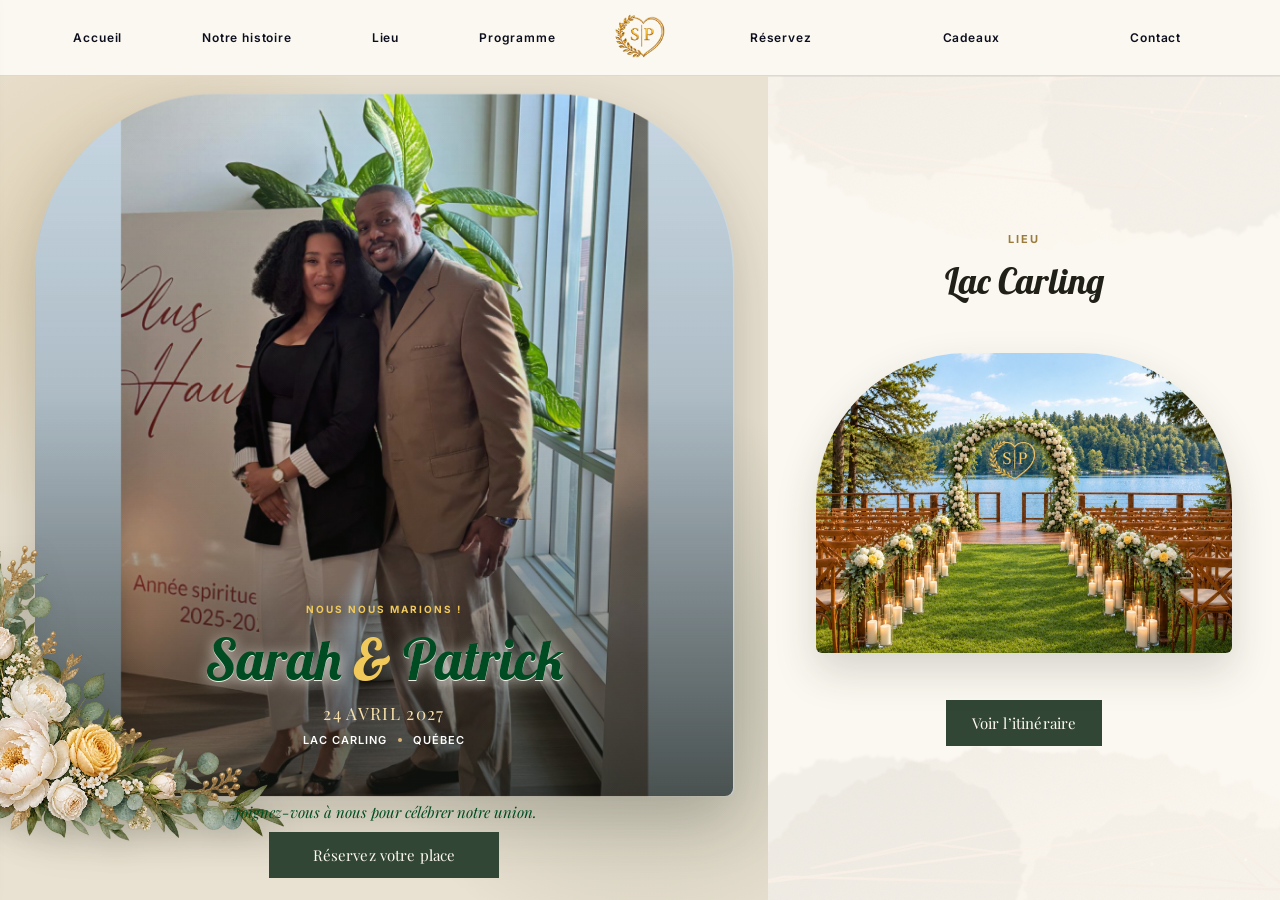
==== index.html @ 4dbf6695 "Intégrer le texte final du PowerPoint client (Lieu, Réservation, Cadeaux, Contact) - Lieu : texte d'" ====
<!DOCTYPE html>
<html lang="fr">
<head>
  <meta charset="UTF-8">
  <meta name="viewport" content="width=device-width, initial-scale=1.0">
  <title>Sarah &amp; Patrick</title>
  <meta name="description" content="Sarah et Patrick se marient le 24 avril 2027 au Lac Carling, au Québec.">
  <meta name="theme-color" content="#42533F">
  <link rel="preconnect" href="https://fonts.googleapis.com">
  <link rel="preconnect" href="https://fonts.gstatic.com" crossorigin>
  <link href="https://fonts.googleapis.com/css2?family=Lobster&family=Playfair+Display:ital,wght@0,400;0,700;1,400;1,700&family=Inter:wght@400;500;600;700&display=swap" rel="stylesheet">
  <link rel="stylesheet" href="styles.css">
</head>
<body>
  <header class="site-header">
    <nav class="desktop-nav" aria-label="Navigation principale">
      <div class="nav-group">
        <a href="#accueil" onclick="returnHome(); return false;">Accueil</a>
        <a href="#notre-histoire" onclick="openStory(); return false;">Notre histoire</a>
        <a href="#lieu" onclick="openVenue(); return false;">Lieu</a>
        <a href="#programme" onclick="openInfo('programmeOverlay'); return false;">Programme</a>
      </div>
      <a class="header-brand" href="#accueil" onclick="returnHome(); return false;" aria-label="Sarah et Patrick, accueil"><img src="assets/monogram-sp-menu.png" alt=""></a>
      <div class="nav-group">
        <a href="#reservation" onclick="openRSVP(); return false;">Réservez</a>
        <a href="#cadeau" onclick="openInfo('giftsOverlay'); return false;">Cadeaux</a>
        <a href="#contact" onclick="openInfo('contactOverlay'); return false;">Contact</a>
      </div>
    </nav>
    <a class="mobile-brand" href="#accueil" onclick="returnHome(); return false;" aria-label="Sarah et Patrick, accueil"><img src="assets/monogram-sp-menu.png" alt=""><span>Sarah &amp; Patrick</span></a>
    <button class="menu-btn" id="menuBtn" type="button" aria-label="Ouvrir le menu" aria-controls="sideNav" aria-expanded="false">
      <span class="menu-icon"><span></span><span></span><span></span></span>
      <span class="menu-text">MENU</span>
    </button>
  </header>
  <div class="layout">
    <!-- LEFT: Hero Panel -->
    <div class="hero-panel" id="heroPanel">
      <div class="hero-image hero-venue" aria-hidden="true"></div>
      <div class="hero-image hero-couple" aria-hidden="true"></div>
      <div class="hero-overlay"></div>
      <img class="hero-floral" src="assets/florals/peony-corner-yellow.webp" alt="" aria-hidden="true">

      <!-- Hero Content -->
      <div class="hero-content">
        <p class="hero-kicker">Nous nous marions !</p>
        <h1 class="hero-title"><span>Sarah</span> <span class="hero-ampersand">&amp;</span> <span>Patrick</span></h1>
        <p class="hero-date">24 avril 2027</p>
        <div class="hero-details" aria-label="Détails de l'événement">
          <span>Lac Carling</span>
          <i aria-hidden="true"></i>
          <span>Québec</span>
        </div>
      </div>
      <div class="hero-bottom-bar">
        <p class="hero-invitation">Joignez-vous à nous pour célébrer notre union.</p>
        <button class="btn-outline hero-action" type="button" onclick="openRSVP()">Réservez votre place</button>
      </div>
    </div>

    <!-- RIGHT: Content Panel -->
    <main class="content-panel" id="contentPanel" aria-label="Informations du mariage">
      <!-- Watercolor decoration top -->
      <div class="watercolor-top">
        <svg viewBox="0 0 600 200" xmlns="http://www.w3.org/2000/svg" class="watercolor-svg-top">
          <defs>
            <filter id="watercolor1" x="-20%" y="-20%" width="140%" height="140%">
              <feTurbulence type="fractalNoise" baseFrequency="0.04" numOctaves="4" result="noise"/>
              <feDisplacementMap in="SourceGraphic" in2="noise" scale="30" xChannelSelector="R" yChannelSelector="G"/>
              <feGaussianBlur stdDeviation="1.2" result="wash"/>
              <feTurbulence type="fractalNoise" baseFrequency="0.65" numOctaves="3" seed="12" result="grain"/>
              <feColorMatrix in="grain" type="saturate" values="0"/>
              <feComponentTransfer>
                <feFuncR type="linear" slope="0.3" intercept="0.7"/>
                <feFuncG type="linear" slope="0.3" intercept="0.7"/>
                <feFuncB type="linear" slope="0.3" intercept="0.7"/>
              </feComponentTransfer>
              <feComposite in2="wash" operator="in" result="paper"/>
              <feBlend in="wash" in2="paper" mode="multiply"/>
            </filter>
            <linearGradient id="blueGrad1" x1="0%" y1="0%" x2="100%" y2="100%">
              <stop offset="0%" style="stop-color:#5BA4C9;stop-opacity:0.9"/>
              <stop offset="40%" style="stop-color:#7EC8E3;stop-opacity:0.7"/>
              <stop offset="70%" style="stop-color:#A8D8EA;stop-opacity:0.5"/>
              <stop offset="100%" style="stop-color:#D4EEF7;stop-opacity:0.2"/>
            </linearGradient>
            <linearGradient id="goldGrad" x1="0%" y1="0%" x2="100%" y2="100%">
              <stop offset="0%" style="stop-color:#C9A84C;stop-opacity:0.8"/>
              <stop offset="50%" style="stop-color:#E8D48B;stop-opacity:0.6"/>
              <stop offset="100%" style="stop-color:#C9A84C;stop-opacity:0.4"/>
            </linearGradient>
          </defs>
          <!-- Watercolor blobs -->
          <ellipse cx="360" cy="10" rx="350" ry="170" fill="url(#blueGrad1)" filter="url(#watercolor1)" opacity="0.8"/>
          <ellipse cx="500" cy="40" rx="180" ry="130" fill="#5BA4C9" filter="url(#watercolor1)" opacity="0.4"/>
          <ellipse cx="150" cy="0" rx="180" ry="100" fill="#7EC8E3" filter="url(#watercolor1)" opacity="0.5"/>
          <!-- Gold geometric lines -->
          <line x1="350" y1="10" x2="580" y2="60" stroke="url(#goldGrad)" stroke-width="1.5" opacity="0.7"/>
          <line x1="400" y1="0" x2="600" y2="120" stroke="url(#goldGrad)" stroke-width="1" opacity="0.5"/>
          <line x1="380" y1="50" x2="550" y2="150" stroke="url(#goldGrad)" stroke-width="1.5" opacity="0.6"/>
          <polygon points="-30,20 520,-30 430,115 100,85" fill="none" stroke="url(#goldGrad)" stroke-width="3" opacity="0.85"/>
          <polygon points="120,0 580,30 460,115 30,60" fill="none" stroke="url(#goldGrad)" stroke-width="2.5" opacity="0.75"/>
          <!-- Sparkle dots -->
          <circle cx="450" cy="25" r="2" fill="#E8D48B" opacity="0.8"/>
          <circle cx="520" cy="45" r="1.5" fill="#E8D48B" opacity="0.6"/>
          <circle cx="480" cy="70" r="1" fill="#E8D48B" opacity="0.7"/>
          <circle cx="560" cy="30" r="1.5" fill="#FFFFFF" opacity="0.5"/>
          <circle cx="530" cy="15" r="1" fill="#FFFFFF" opacity="0.4"/>
        </svg>
      </div>

      <!-- Page: Home -->
      <div class="page active" id="page-home">
        <div class="section section-schedule" id="section-schedule">
          <p class="section-kicker">Lieu</p>
          <p class="section-title">Lac Carling</p>
          <div class="venue-editorial">
            <img class="venue-exterior" src="assets/venue/lac-carling-officiel.jpg" alt="Cérémonie au bord du Lac Carling, devant une arche fleurie">
          </div>
          <button class="btn-outline" type="button" onclick="openVenue()">Voir l’itinéraire</button>
        </div>

        <div class="section story-section" id="section-story">
          <p class="section-kicker">Notre histoire</p>
          <p class="section-title">Sarah &amp; Patrick</p>
          <button class="btn-outline story-discover" type="button" onclick="openStory()">Découvrir notre histoire</button>
        </div>

        <div class="section" id="section-programme">
          <p class="section-kicker">Programme</p>
          <p class="section-title">La journée</p>
          <p class="section-copy">Les horaires de la cérémonie et de la réception seront communiqués prochainement aux invités.</p>
        </div>

        <div class="section" id="section-menu">
          <p class="section-kicker">Menu</p>
          <p class="section-title">À table</p>
          <p class="section-copy">Les informations sur le repas et les restrictions alimentaires seront ajoutées prochainement.</p>
        </div>

        <div class="section" id="section-reserve">
          <p class="section-kicker">Réservez</p>
          <p class="section-title">Confirmez votre présence</p>
          <p class="section-copy">Entrez votre nom pour accéder aux détails de votre invitation lorsque les réponses seront ouvertes.</p>
          <button class="btn-outline btn-primary" onclick="openRSVP()">Réservez votre place</button>
        </div>

        <div class="section" id="section-gifts">
          <p class="section-kicker">Cadeau aux mariés</p>
          <p class="section-title">Merci</p>
          <p class="section-copy">Votre présence à nos côtés pour célébrer notre amour est, avant tout, le cadeau le plus spécial. Pour les personnes qui souhaitent, additionnellement, nous témoigner leur affection par un geste, une contribution monétaire serait préférable — vous pouvez envoyer un virement Interac à <a href="mailto:cadeauxmariageSP@gmail.com">cadeauxmariageSP@gmail.com</a>. Merci du fond du cœur pour votre présence à nos côtés et votre générosité !</p>
        </div>

        <footer class="site-footer" id="section-contact">
          <span class="footer-brand">Sarah &amp; Patrick</span>
          <span class="footer-link">24 avril 2027</span>
          <span class="footer-link">Lac Carling</span>
        </footer>
      </div>

      <!-- Page: Schedule -->
      <div class="page" id="page-schedule">
        <div class="section section-schedule-detail">
          <p class="section-title">Lac Carling</p>
          <p class="section-copy">Québec · 24 avril 2027</p>
        </div>
      </div>

      <!-- Watercolor decoration bottom -->
      <div class="watercolor-bottom">
        <svg viewBox="0 0 600 200" xmlns="http://www.w3.org/2000/svg" class="watercolor-svg-bottom">
          <defs>
            <filter id="watercolor2" x="-20%" y="-20%" width="140%" height="140%">
              <feTurbulence type="fractalNoise" baseFrequency="0.04" numOctaves="4" result="noise"/>
              <feDisplacementMap in="SourceGraphic" in2="noise" scale="30" xChannelSelector="R" yChannelSelector="G"/>
              <feGaussianBlur stdDeviation="1.2" result="wash"/>
              <feTurbulence type="fractalNoise" baseFrequency="0.65" numOctaves="3" seed="12" result="grain"/>
              <feColorMatrix in="grain" type="saturate" values="0"/>
              <feComponentTransfer>
                <feFuncR type="linear" slope="0.3" intercept="0.7"/>
                <feFuncG type="linear" slope="0.3" intercept="0.7"/>
                <feFuncB type="linear" slope="0.3" intercept="0.7"/>
              </feComponentTransfer>
              <feComposite in2="wash" operator="in" result="paper"/>
              <feBlend in="wash" in2="paper" mode="multiply"/>
            </filter>
          </defs>
          <ellipse cx="330" cy="210" rx="350" ry="170" fill="url(#blueGrad1)" filter="url(#watercolor2)" opacity="0.8"/>
          <ellipse cx="120" cy="180" rx="180" ry="130" fill="#5BA4C9" filter="url(#watercolor2)" opacity="0.4"/>
          <ellipse cx="480" cy="210" rx="180" ry="100" fill="#7EC8E3" filter="url(#watercolor2)" opacity="0.5"/>
          <line x1="350" y1="190" x2="580" y2="140" stroke="url(#goldGrad)" stroke-width="1.5" opacity="0.7"/>
          <line x1="400" y1="200" x2="600" y2="80" stroke="url(#goldGrad)" stroke-width="1" opacity="0.5"/>
          <polygon points="-30,200 520,130 610,205 20,190" fill="none" stroke="url(#goldGrad)" stroke-width="3" opacity="0.85"/>
          <polygon points="50,180 480,95 580,200 180,150" fill="none" stroke="url(#goldGrad)" stroke-width="2.5" opacity="0.75"/>
          <circle cx="450" cy="175" r="2" fill="#E8D48B" opacity="0.8"/>
          <circle cx="520" cy="155" r="1.5" fill="#E8D48B" opacity="0.6"/>
          <circle cx="560" cy="170" r="1.5" fill="#FFFFFF" opacity="0.5"/>
        </svg>
      </div>
    </main>
  </div>

  <!-- Side Navigation -->
  <div class="nav-overlay" id="navOverlay" onclick="closeMenu()"></div>
  <nav class="side-nav" id="sideNav" aria-label="Navigation principale" inert>
    <button class="nav-close" onclick="closeMenu()" aria-label="Fermer le menu">&times;</button>
    <a href="#accueil" class="nav-link" onclick="returnHome(); return false;">Accueil</a>
    <a href="#notre-histoire" class="nav-link" onclick="openStory(); return false;">Notre histoire</a>
    <a href="#lieu" class="nav-link" onclick="openVenue(); return false;">Lieu</a>
    <a href="#programme" class="nav-link" onclick="openInfo('programmeOverlay'); return false;">Programme</a>
    <a href="#reservation" class="nav-link" onclick="openRSVP(); return false;">Réservez</a>
    <a href="#cadeau" class="nav-link" onclick="openInfo('giftsOverlay'); return false;">Cadeaux</a>
    <a href="#contact" class="nav-link" onclick="openInfo('contactOverlay'); return false;">Contact</a>
  </nav>

  <!-- Full-screen story page, ready for the couple's longer text. -->
  <section class="story-overlay page-overlay" id="storyOverlay" role="dialog" aria-modal="true" aria-labelledby="storyOverlayTitle" inert>
    <button class="story-close" type="button" onclick="closeStory()" aria-label="Fermer Notre histoire">&times;</button>
    <div class="story-overlay-inner">
      <div class="story-portrait-wrap"><img src="assets/source-photos/sp-1.jpg" alt="Sarah et Patrick"></div>
      <article class="story-reading" id="notre-histoire">
        <p class="section-kicker">Sarah &amp; Patrick</p>
        <h2 id="storyOverlayTitle">Notre histoire</h2>
        <p class="story-lead">Le début d’un nouveau chapitre, entourés des personnes qui comptent le plus.</p>
        <div class="story-rule" aria-hidden="true"></div>
        <p>Nous sommes heureux de vous compter parmi nous pour célébrer le début de ce nouveau chapitre.</p>
        <p class="story-placeholder">Cet espace plein écran est prêt à accueillir votre histoire complète, vos souvenirs et les mots que vous souhaitez partager avec vos invités.</p>
      </article>
    </div>
    <div class="story-gallery" aria-label="Photos de Sarah et Patrick">
      <img src="assets/source-photos/sp-12.jpg" alt="Sarah et Patrick ensemble lors d’un événement" loading="lazy">
      <img src="assets/source-photos/sp-2.jpg" alt="Un autre souvenir de Sarah et Patrick" loading="lazy">
    </div>
  </section>

  <!-- Full-screen venue page. -->
  <section class="venue-overlay page-overlay" id="venueOverlay" role="dialog" aria-modal="true" aria-labelledby="venueOverlayTitle" inert>
    <button class="venue-close" type="button" onclick="closeVenue()" aria-label="Fermer les informations sur le lieu">&times;</button>
    <div class="venue-overlay-inner">
      <div class="venue-portrait-wrap"><img src="assets/venue/lac-carling-officiel.jpg" alt="Cérémonie au bord du Lac Carling"></div>
      <article class="venue-reading">
        <p class="section-kicker">Le lieu</p>
        <h2 id="venueOverlayTitle">Lac Carling</h2>
        <p class="venue-lead">C’est dans le cadre charmant de l’Hôtel du Lac Carling que nous avons le bonheur de rassembler toutes les personnes qui nous sont chères, le 24 avril 2027. Situé au cœur d’une nature magnifique, cet endroit exceptionnel accueillera tant notre cérémonie que la réception festive.</p>
        <div class="venue-rule" aria-hidden="true"></div>
        <dl class="venue-facts">
          <div><dt>Date</dt><dd>Samedi 24 avril 2027</dd></div>
          <div><dt>Lieu</dt><dd>Hôtel du Lac Carling</dd></div>
          <div><dt>Cadre</dt><dd>Grenville-sur-la-Rouge, Québec</dd></div>
        </dl>
        <p class="venue-note-detail">Adresse : 2255 Route 327 Nord, Grenville-sur-la-Rouge, QC J0V 1B0.<br>Stationnement : le stationnement extérieur et intérieur de l’hôtel est mis gratuitement à votre disposition.<br>Navette : une navette est mise, en option, à la disposition des femmes en talons hauts pour se rendre au lieu de cérémonie en bordure du lac.<br>Conseil : pour faciliter votre déplacement, il est conseillé de saisir l’adresse dans votre application de navigation (Apple Maps ou Google Maps) avant votre départ.</p>
        <a class="btn-outline venue-map-button" href="https://www.google.com/maps/search/?api=1&amp;query=H%C3%B4tel+du+Lac+Carling%2C+2255+Route+327+Nord%2C+Grenville-sur-la-Rouge%2C+QC+J0V+1B0" target="_blank" rel="noopener noreferrer">Ouvrir l’itinéraire</a>
      </article>
    </div>
  </section>

  <!-- Full-screen reservation page. -->
  <section class="rsvp-overlay page-overlay" id="rsvpOverlay" role="dialog" aria-modal="true" aria-labelledby="rsvpTitle" aria-describedby="rsvpDescription" inert>
    <button class="rsvp-close" type="button" onclick="closeRSVP()" aria-label="Fermer les informations de réservation">&times;</button>
    <div class="rsvp-overlay-inner">
      <aside class="rsvp-image-wrap"><img src="assets/venue/lac-carling-officiel.jpg" alt="Cérémonie au bord du Lac Carling"></aside>
      <article class="rsvp-reading">
        <p class="section-kicker">Sarah &amp; Patrick</p>
        <h2 id="rsvpTitle">Réservez votre place</h2>
        <p class="rsvp-lead" id="rsvpDescription">Pour célébrer leur union, Sarah et Patrick vous accueilleront lors d’une réception festive et chaleureuse, où les retrouvailles, les sourires et la joie feront de cette soirée un événement inoubliable.</p>
        <dl class="rsvp-facts">
          <div><dt>Date</dt><dd>Samedi 24 avril 2027</dd></div>
          <div><dt>Lieu</dt><dd>Hôtel du Lac Carling</dd></div>
          <div><dt>Coût</dt><dd>135 $ par personne</dd></div>
        </dl>
        <p class="rsvp-note">La salle ayant une capacité restreinte, nous vous invitons à compléter votre réservation dès que possible, en 2 étapes : 1) remplissez le formulaire de réservation ci-dessous, 2) effectuez votre paiement par virement Interac ou par carte de crédit (les coordonnées de paiement vous seront transmises).</p>
        <form id="rsvpForm" class="rsvp-form">
          <label class="sr-only" for="guestName">Prénom et nom</label>
          <input type="text" class="modal-input" placeholder="Prénom et nom" id="guestName" name="guestName" autocomplete="name" maxlength="120" required>
          <button class="btn-dark btn-modal-submit" type="submit">Accéder à mon invitation</button>
          <p class="modal-status" id="rsvpStatus" role="status" aria-live="polite"></p>
        </form>
      </article>
    </div>
  </section>

  <section class="info-overlay page-overlay" id="programmeOverlay" role="dialog" aria-modal="true" aria-labelledby="programmeTitle" inert>
    <button class="overlay-close" type="button" onclick="closeOverlay()" aria-label="Fermer le programme">&times;</button>
    <div class="info-overlay-inner">
      <img class="info-cover" src="assets/venue/lac-carling-officiel.jpg" alt="Cérémonie au bord du Lac Carling">
      <article class="info-reading">
        <p class="section-kicker">Sarah &amp; Patrick</p>
        <h2 id="programmeTitle">La journée</h2>
        <p class="info-lead">Samedi 24 avril 2027 au Lac Carling, au Québec.</p>
        <div class="info-rule" aria-hidden="true"></div>
        <p>Nous avons hâte de vivre cette journée avec vous. Les horaires de la cérémonie et de la réception seront communiqués prochainement aux invités.</p>
      </article>
    </div>
  </section>

  <section class="info-overlay page-overlay" id="giftsOverlay" role="dialog" aria-modal="true" aria-labelledby="giftsTitle" inert>
    <button class="overlay-close" type="button" onclick="closeOverlay()" aria-label="Fermer la page des cadeaux">&times;</button>
    <div class="info-overlay-inner">
      <div class="info-floral"><img src="assets/florals/peony-corner-yellow.webp" alt=""></div>
      <article class="info-reading">
        <p class="section-kicker">Cadeau aux mariés</p>
        <h2 id="giftsTitle">Merci</h2>
        <p class="info-lead">Votre présence à nos côtés compte énormément pour nous.</p>
        <div class="info-rule" aria-hidden="true"></div>
        <p>Votre présence à nos côtés pour célébrer notre amour est, avant tout, le cadeau le plus spécial. Pour les personnes qui souhaitent, additionnellement, nous témoigner leur affection par un geste, une contribution monétaire serait préférable, et sera grandement appréciée. Vous pouvez envoyer un virement Interac à <a href="mailto:cadeauxmariageSP@gmail.com">cadeauxmariageSP@gmail.com</a>. Merci du fond du cœur pour votre présence à nos côtés et votre générosité !</p>
      </article>
    </div>
  </section>

  <section class="info-overlay page-overlay" id="contactOverlay" role="dialog" aria-modal="true" aria-labelledby="contactTitle" inert>
    <button class="overlay-close" type="button" onclick="closeOverlay()" aria-label="Fermer la page de contact">&times;</button>
    <div class="info-overlay-inner">
      <div class="info-floral"><img src="assets/florals/peony-corner-yellow.webp" alt=""></div>
      <article class="info-reading">
        <p class="section-kicker">Rester en lien</p>
        <h2 id="contactTitle">Contact</h2>
        <p class="info-lead">Nous avons hâte de partager cette journée avec vous.</p>
        <div class="info-rule" aria-hidden="true"></div>
        <p>Pour obtenir plus d’informations, communiquez avec la personne qui vous a transmis cette invitation, ou écrivez-nous directement : nous serons ravis de répondre à vos questions. À bientôt !</p>
      </article>
    </div>
  </section>

  <script src="script.js"></script>
</body>
</html>
---- styles.css ----
/* ===== RESET & BASE ===== */
*, *::before, *::after {
  margin: 0;
  padding: 0;
  box-sizing: border-box;
}

html, body {
  height: 100%;
  overflow: hidden;
  font-family: 'Inter', Helvetica, Arial, sans-serif;
  font-size: 16px;
  color: #0C0E1D;
  -webkit-font-smoothing: antialiased;
  -moz-osx-font-smoothing: grayscale;
}

/* ===== LAYOUT ===== */
.layout {
  display: flex;
  height: 100vh;
  height: 100dvh;
  width: 100%;
}

/* ===== LEFT: HERO PANEL ===== */
.hero-panel {
  position: relative;
  width: 60%;
  height: 100%;
  overflow: hidden;
  flex-shrink: 0;
}

.hero-image {
  position: absolute;
  inset: 0;
  background-size: cover;
  background-position: center;
  background-color: #c8d8e4;
  transition: transform 0.5s ease;
}

.hero-panel:hover .hero-image {
  transform: scale(1.02);
}

.hero-overlay {
  position: absolute;
  inset: 0;
  background: linear-gradient(
    0deg,
    rgba(0, 0, 0, 0.4) 0%,
    rgba(0, 0, 0, 0.306) 13%,
    rgba(0, 0, 0, 0.227) 26%,
    rgba(0, 0, 0, 0.165) 37%,
    rgba(0, 0, 0, 0.114) 48%,
    rgba(0, 0, 0, 0.075) 58%,
    rgba(0, 0, 0, 0.043) 67%,
    rgba(0, 0, 0, 0.02) 76%,
    rgba(0, 0, 0, 0.006) 85%,
    rgba(0, 0, 0, 0) 100%
  );
}

/* Menu Button */
.menu-btn,
.site-header .menu-btn {
  position: absolute;
  top: 20px;
  left: 20px;
  z-index: 100;
  display: flex;
  align-items: center;
  gap: 8px;
  padding: 10px 16px;
  background: #fff;
  border: 1.6px solid #0C0E1D;
  border-radius: 28px;
  cursor: pointer;
  font-family: 'Inter', Helvetica, Arial, sans-serif;
  font-size: 13px;
  font-weight: 600;
  letter-spacing: 1.5px;
  color: #333;
  transition: all 0.3s ease;
}

.menu-btn:hover {
  background: #f5f5f5;
  transform: translateY(-1px);
  box-shadow: 0 2px 8px rgba(0,0,0,0.15);
}

.menu-icon {
  display: flex;
  flex-direction: column;
  gap: 3px;
  width: 18px;
}

.menu-icon span {
  display: block;
  height: 2px;
  width: 100%;
  background: #333;
  border-radius: 1px;
  transition: all 0.3s ease;
}

.menu-text {
  font-size: 13px;
}

/* Hero Content */
.hero-content {
  position: absolute;
  bottom: 100px;
  left: 0;
  right: 0;
  padding: 0 10%;
  z-index: 10;
}

.hero-title {
  font-family: 'Lobster', cursive;
  font-size: 56px;
  font-weight: 400;
  line-height: 1.25;
  color: #fff;
  text-shadow: 0 2px 12px rgba(0,0,0,0.3);
  margin-bottom: 16px;
  animation: fadeInUp 1s ease 0.3s both;
}

.hero-subtitle {
  font-size: 15px;
  line-height: 1.6;
  color: rgba(255, 255, 255, 0.9);
  max-width: 560px;
  text-shadow: 0 1px 4px rgba(0,0,0,0.3);
  animation: fadeInUp 1s ease 0.5s both;
}

/* Bottom Bar */
.hero-bottom-bar {
  position: absolute;
  bottom: 0;
  left: 0;
  right: 0;
  display: flex;
  align-items: center;
  justify-content: center;
  gap: 12px;
  padding: 14px 24px;
  background: rgba(255, 255, 255, 0.64);
  backdrop-filter: blur(10px);
  -webkit-backdrop-filter: blur(10px);
  border: 0.8px solid rgba(255, 255, 255, 0.5);
  border-radius: 9999px;
  margin: 0 20px 16px;
  z-index: 10;
  animation: fadeInUp 1s ease 0.7s both;
}

.bottom-bar-date {
  font-size: 14px;
  font-weight: 500;
  color: #333;
}

.btn-dark {
  padding: 10px 24px;
  background: #0C0E1D;
  color: #fff;
  border: none;
  border-radius: 9999px;
  font-family: 'Inter', Helvetica, Arial, sans-serif;
  font-size: 14px;
  font-weight: 500;
  cursor: pointer;
  transition: all 0.3s ease;
}

.btn-dark:hover {
  background: #1a1d33;
  transform: translateY(-1px);
  box-shadow: 0 4px 12px rgba(0,0,0,0.2);
}

/* ===== RIGHT: CONTENT PANEL ===== */
.content-panel {
  position: relative;
  width: 40%;
  height: 100%;
  min-height: 0;
  overflow-y: auto;
  overflow-x: hidden;
  background: #fff;
  scroll-behavior: smooth;
}

/* Custom scrollbar */
.content-panel::-webkit-scrollbar {
  width: 4px;
}
.content-panel::-webkit-scrollbar-track {
  background: transparent;
}
.content-panel::-webkit-scrollbar-thumb {
  background: rgba(0,0,0,0.15);
  border-radius: 2px;
}

/* Watercolor decorations */
.watercolor-top {
  position: absolute;
  top: 0;
  right: 0;
  width: 100%;
  height: 200px;
  z-index: 1;
  pointer-events: none;
}

.watercolor-svg-top {
  width: 100%;
  height: 100%;
}

.watercolor-bottom {
  position: absolute;
  bottom: 0;
  right: 0;
  width: 100%;
  height: 200px;
  z-index: 1;
  pointer-events: none;
}

.watercolor-svg-bottom {
  width: 100%;
  height: 100%;
}

/* Pages */
.page {
  display: none;
  position: relative;
  z-index: 2;
}

.page.active {
  display: block;
}

/* Sections */
.section {
  padding: 40px 48px;
  text-align: center;
}

.section-date {
  min-height: 100dvh;
  display: flex;
  flex-direction: column;
  align-items: center;
  justify-content: center;
  padding-top: 200px;
  padding-bottom: 200px;
}

.event-date {
  font-family: 'Playfair Display', serif;
  font-style: italic;
  font-size: 28px;
  font-weight: 400;
  color: #1D5A7D;
  margin-bottom: 32px;
  line-height: 1.4;
  animation: fadeIn 1s ease 0.3s both;
}

.eyebrow,
.section-kicker {
  color: #9A7B3B;
  font-size: 11px;
  font-weight: 700;
  letter-spacing: 0.16em;
  text-transform: uppercase;
  margin-bottom: 12px;
}

.event-place {
  max-width: 310px;
  margin: -20px auto 32px;
  color: #42533F;
  font-family: 'Playfair Display', serif;
  font-size: 17px;
  line-height: 1.45;
}

.countdown {
  font-size: 14px;
  color: #8B9DAF;
  margin-bottom: 48px;
  line-height: 1.5;
  letter-spacing: 0.3px;
  animation: fadeIn 1s ease 0.5s both;
}

/* Buttons */
.btn-outline {
  display: inline-flex;
  align-items: center;
  gap: 8px;
  padding: 12px 32px;
  background: transparent;
  border: 1.6px solid #0C0E1D;
  border-radius: 9999px;
  font-family: 'Inter', Helvetica, Arial, sans-serif;
  font-size: 14px;
  font-weight: 500;
  color: #0C0E1D;
  cursor: pointer;
  transition: all 0.3s ease;
  letter-spacing: 0.3px;
}

.btn-outline:hover {
  background: #0C0E1D;
  color: #fff;
  transform: translateY(-1px);
  box-shadow: 0 4px 12px rgba(0,0,0,0.15);
}

.btn-outline.btn-primary {
  border-color: #1D5A7D;
  color: #1D5A7D;
  animation: fadeIn 1s ease 0.6s both;
}

.btn-outline.btn-primary:hover {
  background: #1D5A7D;
  color: #fff;
}

.view-details-link {
  display: block;
  margin-top: 40px;
  color: #1D5A7D;
  text-decoration: none;
  font-size: 14px;
  font-weight: 500;
  transition: color 0.3s ease;
  animation: fadeIn 1s ease 0.7s both;
}

.view-details-link:hover {
  color: #0C0E1D;
}

.scroll-indicator {
  margin-top: 32px;
  padding: 8px;
  border: 0;
  background: none;
  cursor: pointer;
  animation: bounce 2s infinite;
}

/* Section titles */
.section-title {
  font-family: 'Lobster', cursive;
  font-size: 36px;
  font-weight: 400;
  color: #0C0E1D;
  margin-bottom: 28px;
}

.section-copy {
  max-width: 420px;
  margin: 0 auto 28px;
  color: #4B4B43;
  font-size: 15px;
  line-height: 1.75;
}

.story-section {
  background: #F1EBDD;
}

.section-photo {
  display: block;
  width: min(100%, 310px);
  margin: 0 auto 28px;
  object-fit: cover;
  box-shadow: 0 18px 45px rgba(24, 24, 19, 0.16);
}

.section-photo.portrait { aspect-ratio: 4 / 5; }

.photo-grid {
  display: grid;
  grid-template-columns: repeat(2, minmax(0, 1fr));
  gap: 12px;
}

.photo-grid img {
  width: 100%;
  height: 200px;
  object-fit: cover;
}

/* Schedule section */
.section-schedule {
  padding-top: 60px;
  padding-bottom: 60px;
  border-top: 1px solid rgba(0,0,0,0.06);
}

.section-schedule-detail {
  padding-top: 180px;
  padding-bottom: 60px;
}

/* App section */
.section-app {
  padding-top: 60px;
  padding-bottom: 60px;
  border-top: 1px solid rgba(0,0,0,0.06);
}

.app-description {
  font-size: 14px;
  line-height: 1.7;
  color: #555;
  max-width: 400px;
  margin: 0 auto 28px;
}

.app-buttons {
  display: flex;
  gap: 12px;
  justify-content: center;
  flex-wrap: wrap;
}

.btn-app {
  font-size: 13px;
  padding: 10px 24px;
  text-decoration: none;
}

.btn-app svg {
  width: 18px;
  height: 18px;
}

/* Footer */
.site-footer {
  display: flex;
  justify-content: center;
  gap: 24px;
  padding: 32px 24px;
  border-top: 1px solid rgba(0,0,0,0.06);
  flex-wrap: wrap;
}

.footer-link {
  font-size: 13px;
  color: #8B9DAF;
  text-decoration: none;
  transition: color 0.3s ease;
}

.footer-link:hover {
  color: #0C0E1D;
}

.footer-brand {
  font-family: 'Lobster', cursive;
  font-size: 18px;
  color: #1D5A7D;
}

/* Palette confirmed in the project brief: champagne, black, almond and green. */
.content-panel { background: #FBF8F1; }
.event-date, .btn-outline.btn-primary, .view-details-link, .footer-brand { color: #42533F; }
.btn-outline.btn-primary { border-color: #42533F; }
.btn-outline.btn-primary:hover { background: #42533F; }
.section-title { color: #202018; }
.hero-overlay { background: linear-gradient(0deg, rgba(20, 24, 18, 0.55) 0%, rgba(20, 24, 18, 0.2) 52%, rgba(20, 24, 18, 0) 100%); }
.watercolor-top, .watercolor-bottom { opacity: 0.25; filter: sepia(0.7) hue-rotate(330deg) saturate(0.65); }

@media (max-width: 600px) {
  .photo-grid img { height: 170px; }
}

/* ===== SIDE NAVIGATION ===== */
.nav-overlay {
  position: fixed;
  inset: 0;
  background: rgba(0, 0, 0, 0.4);
  z-index: 998;
  opacity: 0;
  visibility: hidden;
  transition: all 0.3s ease;
}

.nav-overlay.active {
  opacity: 1;
  visibility: visible;
}

.side-nav {
  position: fixed;
  top: 0;
  left: -320px;
  width: 300px;
  height: 100%;
  background: #fff;
  z-index: 999;
  padding: 80px 40px 40px;
  transition: left 0.35s cubic-bezier(0.4, 0, 0.2, 1);
  box-shadow: 4px 0 20px rgba(0, 0, 0, 0.15);
}

.side-nav.active {
  left: 0;
}

.nav-close {
  position: absolute;
  top: 20px;
  right: 20px;
  width: 40px;
  height: 40px;
  background: none;
  border: none;
  font-size: 28px;
  color: #333;
  cursor: pointer;
  display: flex;
  align-items: center;
  justify-content: center;
  border-radius: 50%;
  transition: background 0.3s ease;
}

.nav-close:hover {
  background: #f5f5f5;
}

.nav-link {
  display: block;
  padding: 16px 0;
  font-size: 18px;
  font-weight: 500;
  color: #0C0E1D;
  text-decoration: none;
  border-bottom: 1px solid rgba(0,0,0,0.06);
  transition: color 0.3s ease, padding-left 0.3s ease;
}

.nav-link:hover {
  color: #1D5A7D;
  padding-left: 8px;
}

/* ===== RSVP MODAL ===== */
.modal-overlay {
  position: fixed;
  inset: 0;
  background: rgba(0, 0, 0, 0.5);
  z-index: 1000;
  display: flex;
  align-items: center;
  justify-content: center;
  opacity: 0;
  visibility: hidden;
  transition: all 0.3s ease;
}

.modal-overlay.active {
  opacity: 1;
  visibility: visible;
}

.modal {
  position: relative;
  background: #fff;
  border-radius: 16px;
  padding: 48px;
  max-width: 420px;
  width: 90%;
  max-height: calc(100dvh - 32px);
  overflow-y: auto;
  text-align: center;
  transform: translateY(20px) scale(0.95);
  transition: transform 0.3s ease;
  box-shadow: 0 20px 60px rgba(0,0,0,0.2);
}

.modal-overlay.active .modal {
  transform: translateY(0) scale(1);
}

.modal-close {
  position: absolute;
  top: 16px;
  right: 20px;
  background: none;
  border: none;
  font-size: 24px;
  color: #999;
  cursor: pointer;
}

.modal-title {
  font-family: 'Playfair Display', serif;
  font-size: 24px;
  font-weight: 700;
  color: #0C0E1D;
  margin-bottom: 12px;
}

.modal-text {
  font-size: 14px;
  color: #666;
  margin-bottom: 24px;
  line-height: 1.5;
}

.modal-input {
  width: 100%;
  padding: 14px 20px;
  border: 1.6px solid #ddd;
  border-radius: 12px;
  font-size: 15px;
  font-family: 'Inter', sans-serif;
  margin-bottom: 16px;
  outline: none;
  transition: border-color 0.3s ease;
}

.modal-input:focus {
  border-color: #1D5A7D;
}

.btn-modal-submit {
  width: 100%;
  padding: 14px;
  font-size: 15px;
}

/* ===== ANIMATIONS ===== */
@keyframes fadeIn {
  from { opacity: 0; }
  to { opacity: 1; }
}

@keyframes fadeInUp {
  from {
    opacity: 0;
    transform: translateY(20px);
  }
  to {
    opacity: 1;
    transform: translateY(0);
  }
}

@keyframes bounce {
  0%, 20%, 50%, 80%, 100% { transform: translateY(0); }
  40% { transform: translateY(-6px); }
  60% { transform: translateY(-3px); }
}

/* ===== RESPONSIVE ===== */
@media (max-width: 900px) {
  html, body {
    height: auto;
    min-height: 100%;
    overflow-x: hidden;
    overflow-y: auto;
  }

  .layout {
    flex-direction: column;
    height: auto;
    min-height: 100dvh;
  }

  .hero-panel {
    width: 100%;
    height: 50vh;
    min-height: 350px;
  }

  .content-panel {
    width: 100%;
    height: auto;
    flex: none;
    overflow: visible;
  }

  .hero-title {
    font-size: 40px;
  }

  .hero-content {
    bottom: 86px;
    padding: 0 24px;
  }

  .hero-bottom-bar {
    margin: 0 12px 10px;
    padding: 10px 16px;
  }

  .section {
    padding: 32px 24px;
  }

  .section-date {
    min-height: 50dvh;
    padding-top: 140px;
    padding-bottom: 140px;
  }

  .event-date {
    font-size: 22px;
  }

  .section-title {
    font-size: 28px;
  }
}

body.modal-open {
  overflow: hidden;
}

@media (max-width: 600px) {
  .hero-panel {
    height: 45vh;
    min-height: 300px;
  }

  .content-panel {
    height: auto;
  }

  .hero-title {
    font-size: 32px;
  }

  .hero-subtitle {
    font-size: 13px;
  }

  .bottom-bar-date {
    font-size: 12px;
  }

  .btn-dark {
    font-size: 12px;
    padding: 8px 18px;
  }

  .menu-btn {
    padding: 8px 12px;
  }

  .menu-text {
    font-size: 11px;
  }

  .section-date {
    min-height: 55dvh;
    padding-top: 100px;
    padding-bottom: 100px;
  }

  .app-buttons {
    flex-direction: column;
    align-items: center;
  }
}

/* Reveal sections after JavaScript has initialized; retain content without JS. */
.js .page.active .section {
  opacity: 0;
  transform: translateY(20px);
  transition: opacity 0.6s ease, transform 0.6s ease;
}

.js .page.active .section.visible {
  opacity: 1;
  transform: none;
}

@media (max-width: 360px) {
  .hero-bottom-bar { gap: 8px; padding: 10px; }
  .hero-bottom-bar .btn-dark { padding: 8px 12px; }
  .modal { padding: 40px 24px 28px; }
}

/* Keep the scrollable content usable on short landscape screens. */
@media (max-width: 900px) and (max-height: 500px) {
  .hero-panel { height: 55dvh; min-height: 0; }
  .hero-content { bottom: 70px; }
  .hero-title { font-size: 28px; margin-bottom: 10px; }
  .hero-subtitle { font-size: 12px; line-height: 1.4; }
  .hero-bottom-bar { padding: 8px 16px; margin-bottom: 8px; }
  .menu-btn { top: 12px; padding: 8px 12px; }
}

.sr-only {
  position: absolute;
  width: 1px;
  height: 1px;
  padding: 0;
  margin: -1px;
  overflow: hidden;
  clip-path: inset(50%);
  white-space: nowrap;
  border: 0;
}

.modal-status {
  margin-top: 16px;
  font-size: 14px;
  line-height: 1.6;
  color: #555;
}

.modal-status:empty { display: none; }

/* Long-form, distraction-free story reading. */
.story-overlay {
  position: fixed;
  z-index: 1500;
  inset: 0;
  overflow-y: auto;
  padding: clamp(24px, 5vw, 74px);
  background: #F1EBDD;
  opacity: 0;
  visibility: hidden;
  transition: opacity .35s ease, visibility .35s ease;
}

.story-overlay.active { opacity: 1; visibility: visible; }
.story-overlay-inner { display: grid; grid-template-columns: minmax(280px, .8fr) minmax(0, 1.35fr); gap: clamp(34px, 7vw, 110px); width: min(100%, 1280px); min-height: 100%; margin: 0 auto; align-items: center; }
.story-portrait-wrap { position: relative; align-self: center; }
.story-portrait-wrap::before { content: ''; position: absolute; inset: -18px 16px 18px -18px; border: 1px solid #C4A36A; }
.story-portrait-wrap img { position: relative; display: block; width: 100%; height: auto; max-height: 74vh; object-fit: contain; object-position: center; box-shadow: 0 22px 55px rgba(43, 43, 30, .16); }
.story-reading { max-width: 670px; padding: 16px 0 30px; color: #31362d; }
.story-reading h2 { margin: 4px 0 18px; color: #202018; font: 400 clamp(48px, 6vw, 84px)/.95 'Lobster', cursive; }
.story-reading p { max-width: 660px; margin: 0 0 21px; font-size: 17px; line-height: 1.9; }
.story-reading .story-lead { color: #51604d; font: italic clamp(20px, 2.2vw, 30px)/1.45 'Playfair Display', serif; }
.story-placeholder { color: #6d695e; }
.story-rule { width: 78px; height: 1px; margin: 25px 0 28px; background: #C4A36A; }
.story-close { position: fixed; z-index: 2; top: clamp(17px, 3vw, 38px); right: clamp(20px, 4vw, 58px); display: grid; place-items: center; width: 52px; height: 52px; padding: 0; border: 1px solid #42533F; border-radius: 50%; color: #42533F; background: rgba(251, 248, 241, .88); font: 400 42px/1 'Inter', sans-serif; cursor: pointer; transition: background .22s ease, color .22s ease, transform .22s ease; }
.story-close:hover { color: #D8B86F; background: #42533F; transform: rotate(90deg); }
body.story-open { overflow: hidden; }
.story-gallery { display: grid; grid-template-columns: repeat(2, minmax(0, 1fr)); gap: clamp(14px, 2.5vw, 30px); width: min(100%, 1100px); margin: 42px auto 0; padding-bottom: 24px; }
.story-gallery img { display: block; width: 100%; height: auto; object-fit: contain; box-shadow: 0 18px 42px rgba(43, 43, 30, .12); }

/* Shared action language: almond surface, green border, gold on green hover. */
.btn-dark, .btn-outline, .hero-welcome, .btn-modal-submit {
  color: #42533F;
  background: #FBF8F1;
  border: 1.5px solid #42533F;
  box-shadow: none;
}

.btn-dark:hover, .btn-outline:hover, .hero-welcome:hover, .btn-modal-submit:hover {
  color: #D8B86F;
  background: #42533F;
  border-color: #42533F;
  box-shadow: 0 10px 22px rgba(48, 70, 53, .17);
}

.hero-welcome span, .hero-welcome:hover span { color: inherit; }

/* Editorial hero: a centered portrait, with the wedding details held inside it. */
.hero-panel {
  background: #e9e1d1;
  padding: 34px 7% 112px;
}

.hero-panel::before {
  content: '';
  position: absolute;
  inset: 0;
  background:
    radial-gradient(circle at 18% 22%, rgba(200, 169, 108, 0.36), transparent 31%),
    radial-gradient(circle at 84% 73%, rgba(66, 83, 63, 0.26), transparent 32%),
    #e9e1d1;
}

.hero-image,
.hero-overlay {
  inset: 34px 9% 112px;
  border-radius: 180px 180px 8px 8px;
}

.hero-image {
  z-index: 1;
  background-position: center;
  box-shadow: 0 24px 60px rgba(37, 42, 30, 0.23);
  will-change: opacity, transform, filter;
}

.hero-venue {
  opacity: 0;
  background-image: url('assets/venue/lac-carling-officiel.jpg');
  background-position: center;
  animation: coupleFrame 16s cubic-bezier(.5,0,.5,1) infinite;
}

.hero-couple {
  z-index: 2;
  opacity: 1;
  background-image: url('assets/source-photos/sp-1.jpg');
  background-size: auto 100%;
  background-position: center top;
  background-repeat: no-repeat;
  animation: venueFrame 16s cubic-bezier(.5,0,.5,1) infinite;
}

.hero-floral {
  position: absolute;
  z-index: 4;
  left: -6%;
  bottom: 58px;
  width: min(43%, 330px);
  height: auto;
  pointer-events: none;
  filter: drop-shadow(0 10px 14px rgba(32, 37, 25, 0.18));
  animation: floralFloat 5s ease-in-out infinite;
}

.hero-overlay {
  z-index: 3;
  background: linear-gradient(0deg, rgba(20, 24, 18, 0.7) 0%, rgba(20, 24, 18, 0.14) 58%, rgba(20, 24, 18, 0) 100%);
}

.menu-btn { z-index: 5; }

.hero-content {
  z-index: 4;
  bottom: 142px;
  padding: 0 15%;
  text-align: center;
  animation: invitationLift 1s cubic-bezier(.2,.74,.22,1) .18s both;
}

.hero-kicker {
  margin: 0 0 9px;
  color: #f7ebcc;
  font-size: 10px;
  font-weight: 700;
  letter-spacing: 0.2em;
  text-transform: uppercase;
}

.hero-title { margin-bottom: 8px; }

.hero-date {
  margin: 0;
  color: #f7e0ab;
  font: 400 17px 'Playfair Display', serif;
  letter-spacing: .08em;
  text-transform: uppercase;
}

.hero-details {
  display: flex;
  justify-content: center;
  align-items: center;
  gap: 11px;
  margin-top: 9px;
  color: #fff4d9;
  font-size: 11px;
  font-weight: 600;
  letter-spacing: 0.09em;
  text-transform: uppercase;
}

.hero-welcome {
  display: inline-flex;
  flex-direction: column;
  gap: 2px;
  margin-top: 18px;
  padding: 10px 21px 9px;
  color: #42533F;
  background: rgba(255, 252, 244, 0.93);
  border: 1px solid rgba(220, 191, 132, 0.9);
  box-shadow: 0 8px 20px rgba(10, 15, 10, 0.14);
  text-decoration: none;
  transition: transform .25s ease, background .25s ease;
}

.hero-welcome:hover { transform: translateY(-2px); background: #fffaf0; }
.hero-welcome strong { font: 400 17px 'Playfair Display', serif; }
.hero-welcome span { color: #8a744b; font-size: 8px; font-weight: 700; letter-spacing: .14em; text-transform: uppercase; }

.hero-details i {
  width: 4px;
  height: 4px;
  border-radius: 50%;
  background: #d7b677;
}

.hero-bottom-bar {
  z-index: 5;
  left: 12%;
  right: 12%;
  margin: 0 0 20px;
  background: rgba(253, 249, 239, 0.9);
  border: 1px solid rgba(191, 160, 102, 0.55);
  box-shadow: 0 10px 30px rgba(45, 43, 31, 0.12);
}

.hero-bottom-bar .btn-dark { background: #42533F; }
.hero-bottom-bar .btn-dark:hover { background: #263b2a; }

.photo-grid { grid-template-columns: repeat(3, minmax(0, 1fr)); }
.photo-grid img:first-child { object-position: center 24%; }

/* Layered venue image and portrait. */
.venue-editorial {
  position: relative;
  width: min(100%, 490px);
  min-height: 335px;
  margin: 4px auto 30px;
  padding: 18px 0 0;
}

.venue-exterior {
  display: block;
  width: 100%;
  height: 300px;
  object-fit: cover;
  border-radius: 150px 150px 6px 6px;
  box-shadow: 0 18px 42px rgba(37, 42, 30, 0.17);
}

.venue-ceremony {
  position: absolute;
  left: 0;
  bottom: 0;
  width: 37%;
  height: 185px;
  object-fit: cover;
  border: 7px solid #FBF8F1;
  box-shadow: 0 15px 34px rgba(37, 42, 30, 0.17);
}

.venue-note {
  position: absolute;
  right: 2%;
  bottom: 12px;
  z-index: 1;
  min-width: 122px;
  padding: 14px 17px 13px;
  color: #42533F;
  background: rgba(251, 248, 241, 0.94);
  border: 1px solid rgba(196, 163, 106, 0.65);
  text-align: left;
}

.venue-title-card {
  position: absolute;
  z-index: 2;
  top: 42px;
  left: 2%;
  padding: 15px 18px 14px;
  color: #fffaf0;
  background: rgba(49, 70, 53, 0.9);
  text-align: left;
  box-shadow: 0 10px 24px rgba(37, 42, 30, 0.18);
}

.venue-title-card span { display: block; margin-bottom: 3px; color: #e6cb96; font-size: 9px; font-weight: 700; letter-spacing: .16em; text-transform: uppercase; }
.venue-title-card strong { font: 400 23px/0.93 'Playfair Display', serif; }

.venue-note span { display: block; font-size: 9px; font-weight: 700; letter-spacing: .16em; text-transform: uppercase; }
.venue-note strong { display: block; margin-top: 2px; font: 400 21px 'Playfair Display', serif; }
.venue-note i { display: block; width: 28px; height: 1px; margin-top: 8px; background: #C4A36A; }
.venue-caption { margin: 18px auto 0; color: #827d70; font-size: 10px; font-style: italic; }

.photo-grid figure { position: relative; min-width: 0; margin: 0; overflow: hidden; background: #42533F; }
.photo-grid img { display: block; transition: transform .8s cubic-bezier(.2,.65,.25,1); }
.photo-grid figure::after { content: ''; position: absolute; inset: 0; background: linear-gradient(0deg, rgba(23, 29, 20, .72), transparent 48%); pointer-events: none; }
.photo-grid figure:hover img { transform: scale(1.06); }
.photo-grid figcaption { position: absolute; z-index: 1; right: 12px; bottom: 11px; left: 12px; color: #fffaf0; font: italic 15px/1.15 'Playfair Display', serif; text-align: left; }
.photo-grid figcaption span { display: block; margin-top: 3px; color: #f0d9a7; font: 700 8px 'Inter', sans-serif; letter-spacing: .14em; text-transform: uppercase; }

@keyframes floralFloat {
  0%, 100% { transform: translate3d(0, 0, 0) rotate(0deg); }
  50% { transform: translate3d(0, -8px, 0) rotate(-1deg); }
}

@keyframes venueFrame {
  0%, 43% { opacity: 1; filter: saturate(1.03) sepia(0) brightness(1); transform: translateY(0) scale(1); }
  50%, 93% { opacity: 0; filter: saturate(.72) sepia(.16) brightness(.9); transform: translateY(-16px) scale(1.035); }
  100% { opacity: 1; filter: saturate(1.03) sepia(0) brightness(1); transform: translateY(0) scale(1); }
}

@keyframes coupleFrame {
  0%, 43% { opacity: 0; filter: saturate(.68) sepia(.18) brightness(.88); transform: translateY(20px) scale(.98); }
  50%, 93% { opacity: 1; filter: saturate(1.04) sepia(0) brightness(1); transform: translateY(0) scale(1); }
  100% { opacity: 0; filter: saturate(.7) sepia(.15) brightness(.9); transform: translateY(-18px) scale(1.035); }
}

@keyframes heroFrameIn {
  from { opacity: 0; transform: translateY(28px) scale(.96); }
  to { opacity: 1; transform: translateY(0) scale(1); }
}

@keyframes invitationLift {
  from { opacity: 0; transform: translateY(16px); }
  to { opacity: 1; transform: translateY(0); }
}

@media (max-width: 900px) {
  .hero-panel { padding: 18px 8% 92px; }
  .hero-image, .hero-overlay { inset: 18px 8% 92px; border-radius: 130px 130px 6px 6px; }
  .hero-content { bottom: 118px; padding: 0 13%; }
  .hero-floral { bottom: 48px; width: min(37%, 260px); }
  .hero-kicker { font-size: 9px; }
  .hero-date { font-size: 15px; }
  .hero-details { margin-top: 8px; font-size: 9px; }
  .hero-welcome { margin-top: 14px; padding: 9px 17px 8px; }
  .hero-bottom-bar { left: 8%; right: 8%; margin-bottom: 13px; }
  .photo-grid { grid-template-columns: repeat(3, minmax(0, 1fr)); }
  .venue-editorial { min-height: 315px; }
  .venue-exterior { height: 278px; }
  .venue-ceremony { height: 170px; }
}

@media (max-width: 600px) {
  .hero-panel { padding: 14px 9% 78px; }
  .hero-image, .hero-overlay { inset: 14px 9% 78px; border-radius: 100px 100px 5px 5px; }
  .hero-content { bottom: 94px; padding: 0 13%; }
  .hero-floral { left: -11%; bottom: 30px; width: 45%; }
  .hero-title { font-size: 34px; }
  .hero-date { font-size: 13px; }
  .hero-details { gap: 7px; font-size: 8px; white-space: nowrap; }
  .hero-welcome { margin-top: 11px; padding: 8px 14px 7px; }
  .hero-welcome strong { font-size: 14px; }
  .hero-bottom-bar { left: 9%; right: 9%; margin-bottom: 10px; }
  .photo-grid { grid-template-columns: repeat(2, minmax(0, 1fr)); }
  .photo-grid figure:last-child { grid-column: 1 / -1; }
  .photo-grid figure:last-child img { height: 230px; }
  .venue-editorial { min-height: 275px; padding-left: 0; }
  .venue-exterior { width: 100%; height: 242px; border-radius: 115px 115px 5px 5px; }
  .venue-ceremony { width: 40%; height: 145px; border-width: 5px; }
  .venue-note { right: 0; bottom: 4px; min-width: 108px; padding: 11px 13px; }
  .venue-title-card { top: 29px; left: 0; padding: 11px 13px; }
  .venue-title-card strong { font-size: 19px; }
  .venue-note strong { font-size: 18px; }
}

/* Keep the shared button treatment consistent, including the hero bar. */
.hero-bottom-bar .btn-dark { color: #42533F; background: #FBF8F1; border: 1.5px solid #42533F; }
.hero-bottom-bar .btn-dark:hover { color: #D8B86F; background: #42533F; border-color: #42533F; }
.hero-welcome { color: #42533F; background: #FBF8F1; border: 1.5px solid #42533F; }
.hero-welcome:hover { color: #D8B86F; background: #42533F; border-color: #42533F; }

@media (max-width: 760px) {
  .story-overlay { padding: 84px 24px 34px; }
  .story-overlay-inner { display: block; }
  .story-portrait-wrap { width: min(74%, 340px); margin: 0 auto 42px; }
  .story-portrait-wrap img { max-height: none; aspect-ratio: auto; object-fit: contain; }
  .story-reading { margin: 0 auto; }
  .story-reading h2 { font-size: 54px; }
  .story-reading p { font-size: 16px; line-height: 1.8; }
  .story-close { width: 45px; height: 45px; font-size: 36px; }
  .story-gallery { grid-template-columns: 1fr; margin-top: 20px; }
}

/* The two hero actions now share one aligned invitation bar. */
.hero-bottom-bar {
  justify-content: center;
  gap: 10px;
}

.hero-bottom-bar .hero-action {
  flex: 1 1 0;
  max-width: 260px;
  min-height: 46px;
  padding: 11px 14px;
  font-size: 12px;
  letter-spacing: .035em;
}

.story-section {
  display: flex;
  flex-direction: column;
  align-items: center;
}

.story-section .section-title { margin-bottom: 20px; }
.story-discover { margin: 0 0 34px; }
.story-preview-photo { margin: 0 auto; }

/* Primary RSVP actions keep the richer green invitation colour. */
.btn-outline.btn-primary {
  color: #fff;
  background: #42533F;
  border-color: #42533F;
  box-shadow: 0 11px 23px rgba(48, 70, 53, .18);
}

.btn-outline.btn-primary:hover {
  color: #D8B86F;
  background: #42533F;
  border-color: #42533F;
}

/* Venue details use the same full-screen language as the story. */
.venue-overlay {
  position: fixed;
  z-index: 1500;
  inset: 0;
  overflow-y: auto;
  padding: clamp(24px, 5vw, 74px);
  background: #F1EBDD;
  opacity: 0;
  visibility: hidden;
  transition: opacity .35s ease, visibility .35s ease;
}

.venue-overlay.active { opacity: 1; visibility: visible; }
.venue-overlay-inner { display: grid; grid-template-columns: minmax(280px, .8fr) minmax(0, 1.35fr); gap: clamp(34px, 7vw, 110px); width: min(100%, 1280px); min-height: 100%; margin: 0 auto; align-items: center; }
.venue-portrait-wrap { position: relative; align-self: center; }
.venue-portrait-wrap::before { content: ''; position: absolute; inset: -18px 16px 18px -18px; border: 1px solid #C4A36A; }
.venue-portrait-wrap img { position: relative; display: block; width: 100%; max-height: 74vh; object-fit: cover; box-shadow: 0 22px 55px rgba(43, 43, 30, .16); }
.venue-reading { max-width: 670px; padding: 16px 0 30px; color: #31362d; }
.venue-reading h2 { margin: 4px 0 18px; color: #202018; font: 400 clamp(48px, 6vw, 84px)/.95 'Lobster', cursive; }
.venue-lead { max-width: 620px; margin: 0 0 25px; color: #51604d; font: italic clamp(20px, 2.2vw, 30px)/1.45 'Playfair Display', serif; }
.venue-rule { width: 78px; height: 1px; margin: 25px 0 28px; background: #C4A36A; }
.venue-facts { display: grid; grid-template-columns: repeat(3, minmax(0, 1fr)); gap: 11px; margin: 0 0 27px; padding: 20px 0; border-top: 1px solid rgba(196, 163, 106, .8); border-bottom: 1px solid rgba(196, 163, 106, .8); }
.venue-facts div { min-width: 0; }
.venue-facts dt { margin-bottom: 7px; color: #927643; font-size: 9px; font-weight: 700; letter-spacing: .16em; text-transform: uppercase; }
.venue-facts dd { margin: 0; color: #303a30; font: 400 18px/1.35 'Playfair Display', serif; }
.venue-note-detail { max-width: 630px; margin: 0 0 25px; font-size: 16px; line-height: 1.75; }
.venue-map-button { display: inline-flex; align-items: center; justify-content: center; min-height: 48px; padding: 11px 22px; }
.venue-close { position: fixed; z-index: 2; top: clamp(17px, 3vw, 38px); right: clamp(20px, 4vw, 58px); display: grid; place-items: center; width: 52px; height: 52px; padding: 0; border: 1px solid #42533F; border-radius: 50%; color: #42533F; background: rgba(251, 248, 241, .88); font: 400 42px/1 'Inter', sans-serif; cursor: pointer; transition: background .22s ease, color .22s ease, transform .22s ease; }
.venue-close:hover { color: #D8B86F; background: #42533F; transform: rotate(90deg); }
body.venue-open { overflow: hidden; }

/* Reservation has the same full-screen, editorial treatment as the story. */
.rsvp-overlay {
  position: fixed;
  z-index: 1500;
  inset: 0;
  overflow-y: auto;
  padding: clamp(24px, 5vw, 74px);
  background: #F1EBDD;
  opacity: 0;
  visibility: hidden;
  transition: opacity .35s ease, visibility .35s ease;
}

.rsvp-overlay.active { opacity: 1; visibility: visible; }
.rsvp-overlay-inner {
  display: grid;
  grid-template-columns: minmax(280px, .8fr) minmax(0, 1.35fr);
  gap: clamp(34px, 7vw, 110px);
  width: min(100%, 1280px);
  min-height: 100%;
  margin: 0 auto;
  align-items: center;
}

.rsvp-image-wrap { position: relative; margin: 0; }
.rsvp-image-wrap::before { content: ''; position: absolute; inset: -18px 16px 18px -18px; border: 1px solid #C4A36A; }
.rsvp-image-wrap img { position: relative; display: block; width: 100%; max-height: 74vh; object-fit: cover; box-shadow: 0 22px 55px rgba(43, 43, 30, .16); }
.rsvp-reading { max-width: 670px; padding: 16px 0 30px; color: #31362d; }
.rsvp-reading h2 { margin: 4px 0 18px; color: #202018; font: 400 clamp(48px, 6vw, 84px)/.95 'Lobster', cursive; }
.rsvp-lead { max-width: 620px; margin: 0 0 25px; color: #51604d; font: italic clamp(20px, 2.2vw, 30px)/1.45 'Playfair Display', serif; }
.rsvp-facts { display: grid; grid-template-columns: repeat(3, minmax(0, 1fr)); gap: 11px; margin: 0 0 27px; padding: 20px 0; border-top: 1px solid rgba(196, 163, 106, .8); border-bottom: 1px solid rgba(196, 163, 106, .8); }
.rsvp-facts div { min-width: 0; }
.rsvp-facts dt { margin-bottom: 7px; color: #927643; font-size: 9px; font-weight: 700; letter-spacing: .16em; text-transform: uppercase; }
.rsvp-facts dd { margin: 0; color: #303a30; font: 400 18px/1.35 'Playfair Display', serif; }
.rsvp-note { max-width: 630px; margin: 0 0 21px; font-size: 16px; line-height: 1.75; }
.rsvp-form { display: grid; grid-template-columns: minmax(0, 1fr) auto; gap: 10px; align-items: start; max-width: 630px; }
.rsvp-form .modal-input { width: 100%; min-height: 48px; }
.rsvp-form .btn-modal-submit { min-height: 48px; padding-inline: 19px; white-space: nowrap; }
.rsvp-form .modal-status { grid-column: 1 / -1; margin: 0; }
.rsvp-close { position: fixed; z-index: 2; top: clamp(17px, 3vw, 38px); right: clamp(20px, 4vw, 58px); display: grid; place-items: center; width: 52px; height: 52px; padding: 0; border: 1px solid #42533F; border-radius: 50%; color: #42533F; background: rgba(251, 248, 241, .88); font: 400 42px/1 'Inter', sans-serif; cursor: pointer; transition: background .22s ease, color .22s ease, transform .22s ease; }
.rsvp-close:hover { color: #D8B86F; background: #42533F; transform: rotate(90deg); }
body.rsvp-open { overflow: hidden; }

@media (max-width: 760px) {
  .hero-bottom-bar { gap: 7px; padding: 9px; }
  .hero-bottom-bar .hero-action { min-height: 40px; padding: 8px 9px; font-size: 10px; line-height: 1.2; }
  .rsvp-overlay { padding: 84px 24px 34px; }
  .rsvp-overlay-inner { display: flex; flex-direction: column; }
  .rsvp-image-wrap { width: min(74%, 340px); margin: 42px auto 0; }
  .rsvp-image-wrap img { max-height: none; aspect-ratio: 4 / 5; }
  .rsvp-reading { margin: 0 auto; }
  .rsvp-reading h2 { font-size: 54px; }
  .rsvp-facts { grid-template-columns: 1fr; gap: 14px; }
  .rsvp-facts dd { font-size: 18px; }
  .rsvp-form { grid-template-columns: 1fr; }
  .rsvp-form .btn-modal-submit { width: 100%; }
  .rsvp-close { width: 45px; height: 45px; font-size: 36px; }
  .venue-overlay { padding: 84px 24px 34px; }
  .venue-overlay-inner { display: block; }
  .venue-portrait-wrap { width: min(74%, 340px); margin: 0 auto 42px; }
  .venue-portrait-wrap img { max-height: none; aspect-ratio: 4 / 5; }
  .venue-reading { margin: 0 auto; }
  .venue-reading h2 { font-size: 54px; }
  .venue-facts { grid-template-columns: 1fr; gap: 14px; }
  .venue-facts dd { font-size: 18px; }
  .venue-close { width: 45px; height: 45px; font-size: 36px; }
}

:focus-visible {
  outline: 2px solid #1D5A7D;
  outline-offset: 4px;
}

@media (prefers-reduced-motion: reduce) {
  *, *::before, *::after {
    animation: none !important;
    transition: none !important;
    scroll-behavior: auto !important;
  }
}

/* The original split invitation remains intact; navigation lives above it. */
.site-header {
  position: relative;
  z-index: 20;
  display: flex;
  align-items: center;
  height: 76px;
  padding: 0 clamp(20px, 3vw, 54px);
  background: #fbf8f1;
  border-bottom: 1px solid rgba(66, 83, 63, .18);
}

.desktop-nav {
  display: grid;
  grid-template-columns: minmax(0, 1fr) 58px minmax(0, 1fr);
  align-items: center;
  gap: clamp(13px, 1.6vw, 28px);
  width: 100%;
  max-width: 1450px;
  margin: auto;
}

.nav-group { display: flex; align-items: center; justify-content: space-around; gap: 10px; }
.nav-group a {
  color: #42533f;
  font-size: 12px;
  font-weight: 600;
  letter-spacing: .07em;
  text-decoration: none;
  white-space: nowrap;
  transition: color .2s ease;
}
.nav-group a:hover, .nav-group a:focus-visible { color: #a88138; }
.header-brand { display: block; width: 58px; height: 58px; }
.header-brand img { display: block; width: 100%; height: 100%; object-fit: contain; }
.mobile-brand, .site-header .menu-btn { display: none; }
.layout { height: calc(100vh - 76px); height: calc(100dvh - 76px); }
.venue-ceremony { object-position: center 25%; }
.venue-exterior { object-position: center; }
.side-nav { overflow: hidden; }
body.menu-open { overflow: hidden; }

/* The desktop home panel is a fixed presentation; menu pages own their scrolling. */
@media (min-width: 901px) {
  .content-panel { overflow: hidden; }
  #page-home { height: 100%; }
  #page-home > .section:not(.section-schedule),
  #page-home > .site-footer { display: none; }
  .section-schedule {
    display: flex;
    min-height: 100%;
    flex-direction: column;
    align-items: center;
    justify-content: center;
    padding-top: 28px;
    padding-bottom: 28px;
  }
}

/* Additional sections use the same full-screen presentation as story and venue. */
.info-overlay {
  position: fixed;
  z-index: 1500;
  inset: 0;
  overflow-y: auto;
  padding: clamp(24px, 5vw, 74px);
  background: #f1ebdd;
  opacity: 0;
  visibility: hidden;
  transition: opacity .35s ease, visibility .35s ease;
}
.info-overlay.active { opacity: 1; visibility: visible; }
.info-overlay-inner {
  display: grid;
  grid-template-columns: minmax(280px, .8fr) minmax(0, 1.35fr);
  gap: clamp(34px, 7vw, 110px);
  align-items: center;
  width: min(100%, 1280px);
  min-height: 100%;
  margin: 0 auto;
}
.info-cover {
  display: block;
  width: 100%;
  max-height: 74vh;
  aspect-ratio: 4 / 5;
  object-fit: cover;
  box-shadow: 0 22px 55px rgba(43, 43, 30, .16);
}
.info-floral { display: grid; place-items: center; min-height: 420px; }
.info-floral img { display: block; width: min(100%, 420px); filter: drop-shadow(0 15px 24px rgba(43,43,30,.12)); }
.info-reading { max-width: 670px; padding: 16px 0 30px; color: #31362d; }
.info-reading h2 {
  margin: 4px 0 18px;
  color: #202018;
  font: 400 clamp(48px, 6vw, 84px)/.95 'Lobster', cursive;
}
.info-reading p { max-width: 640px; margin: 0 0 21px; font-size: 17px; line-height: 1.85; }
.info-reading .info-lead {
  color: #51604d;
  font: italic clamp(20px, 2.2vw, 30px)/1.45 'Playfair Display', serif;
}
#programmeOverlay .section-kicker {
  display: inline-block;
  padding-bottom: 7px;
  border-bottom: 1px solid #c4a36a;
}
.info-rule { width: 78px; height: 1px; margin: 25px 0 28px; background: #c4a36a; }
.overlay-close {
  position: fixed;
  z-index: 2;
  top: clamp(17px, 3vw, 38px);
  right: clamp(20px, 4vw, 58px);
  display: grid;
  place-items: center;
  width: 52px;
  height: 52px;
  padding: 0;
  color: #42533f;
  background: rgba(251, 248, 241, .9);
  border: 1px solid #42533f;
  border-radius: 50%;
  font: 400 42px/1 'Inter', sans-serif;
  cursor: pointer;
  transition: background .22s ease, color .22s ease, transform .22s ease;
}
.overlay-close:hover { color: #d8b86f; background: #42533f; transform: rotate(90deg); }
body.overlay-open { overflow: hidden; }

@media (max-width: 1180px) {
  .desktop-nav { display: none; }
  .mobile-brand { display: flex; align-items: center; gap: 8px; color: #42533f; font: 400 22px 'Lobster', cursive; text-decoration: none; }
  .mobile-brand img { width: 48px; height: 48px; object-fit: contain; }
  .site-header .menu-btn { position: static; display: flex; margin-left: auto; color: #42533f; border-color: #42533f; }
  .site-header .menu-icon span { background: #42533f; }
}

@media (max-width: 900px) {
  .layout { height: auto; min-height: calc(100dvh - 76px); }
}

@media (max-width: 760px) {
  .site-header { height: 66px; padding: 0 16px; }
  .mobile-brand { font-size: 20px; }
  .mobile-brand img { width: 42px; height: 42px; }
  .info-overlay { padding: 84px 24px 34px; }
  .info-overlay-inner { display: block; }
  .info-cover { width: 100%; max-height: none; aspect-ratio: 16 / 10; margin: 0 auto 40px; }
  .info-floral { min-height: 0; width: min(70%, 280px); margin: 0 auto 30px; }
  .info-reading { margin: 0 auto; }
  .info-reading h2 { font-size: 54px; }
  .info-reading p { font-size: 16px; line-height: 1.8; }
  .overlay-close { width: 45px; height: 45px; font-size: 36px; }
}

/* Canonical wedding actions: beige and green, then green and gold on hover. */
:root {
  --action-beige: #FBF8F1;
  --action-green: #004C22;
  --action-gold: #A47D00;
}

.btn-dark,
.btn-outline,
.btn-outline.btn-primary,
.btn-modal-submit {
  color: var(--action-green);
  background: var(--action-beige);
  border: 1.5px solid var(--action-green);
  box-shadow: none;
}

.btn-dark:hover,
.btn-outline:hover,
.btn-outline.btn-primary:hover,
.btn-modal-submit:hover {
  color: var(--action-gold);
  background: var(--action-green);
  border-color: var(--action-green);
  box-shadow: 0 10px 22px rgba(0, 76, 34, .18);
}

.menu-btn {
  color: var(--action-green);
  background: var(--action-beige);
  border-color: var(--action-green);
}

.menu-icon span,
.site-header .menu-icon span { background: var(--action-green); }
.menu-btn:hover,
.site-header .menu-btn:hover { color: var(--action-gold); background: var(--action-green); border-color: var(--action-green); }
.menu-btn:hover .menu-icon span,
.site-header .menu-btn:hover .menu-icon span { background: var(--action-gold); }

.story-close,
.venue-close,
.rsvp-close,
.overlay-close {
  color: var(--action-green);
  background: rgba(251, 248, 241, .94);
  border-color: var(--action-green);
}

.story-close:hover,
.venue-close:hover,
.rsvp-close:hover,
.overlay-close:hover {
  color: var(--action-gold);
  background: var(--action-green);
  border-color: var(--action-green);
}

/* The single hero action is a button, without a second pill around it. */
.hero-bottom-bar {
  left: 0;
  right: 0;
  bottom: 20px;
  margin: 0;
  padding: 0;
  background: transparent;
  border: 0;
  border-radius: 0;
  box-shadow: none;
  backdrop-filter: none;
  -webkit-backdrop-filter: none;
  pointer-events: none;
}

.hero-bottom-bar .hero-action {
  flex: 0 0 auto;
  width: auto;
  min-width: 230px;
  max-width: none;
  min-height: 48px;
  padding: 12px 30px;
  color: var(--action-green);
  background: var(--action-beige);
  border: 1.5px solid var(--action-green);
  border-radius: 999px;
  font-size: 13px;
  font-weight: 600;
  letter-spacing: .02em;
  pointer-events: auto;
}

.hero-bottom-bar .hero-action:hover {
  color: var(--action-gold);
  background: var(--action-green);
  border-color: var(--action-green);
}

@media (max-width: 760px) {
  .hero-bottom-bar { bottom: 17px; padding: 0; }
  .hero-bottom-bar .hero-action {
    min-width: 210px;
    min-height: 44px;
    padding: 10px 24px;
    font-size: 12px;
  }
}

/* Client-approved invitation colours and wording. */
.hero-title,
.story-section .section-title {
  color: var(--action-green);
}

.hero-title {
  text-shadow:
    0 1px 0 rgba(251, 248, 241, .92),
    0 2px 14px rgba(251, 248, 241, .78);
}

.hero-ampersand,
.hero-kicker {
  color: #F0C95A;
  text-shadow: 0 2px 12px rgba(20, 24, 18, .56);
}

.hero-details {
  color: #FFFFFF;
  text-shadow: 0 2px 10px rgba(20, 24, 18, .72);
}

/* Keep the complete invitation on the Lac Carling photograph. */
.hero-image,
.hero-overlay {
  inset: 18px 4.5% 104px;
}

.hero-content {
  bottom: clamp(136px, 17vh, 166px);
}

.hero-invitation {
  display: block;
  max-width: 410px;
  margin: 0 auto;
  padding: 0;
  color: var(--action-green);
  background: transparent;
  box-shadow: none;
  font: italic 15px/1.45 'Playfair Display', serif;
}

.hero-bottom-bar {
  left: 9%;
  right: 9%;
  bottom: 22px;
  flex-direction: column;
  gap: 8px;
}

.hero-bottom-bar .hero-action {
  display: flex;
  min-width: 230px;
  min-height: 46px;
  margin: 0 auto;
  justify-content: center;
  color: var(--action-green);
  background: var(--action-beige);
  border-color: var(--action-green);
  font-weight: 600;
}

.hero-bottom-bar .hero-action:hover {
  color: var(--action-gold);
  background: var(--action-green);
  border-color: var(--action-green);
}

@media (max-width: 900px) {
  .hero-panel {
    height: calc(100svh - 76px);
    min-height: 650px;
  }

  .hero-image,
  .hero-overlay {
    inset: 18px 8% 94px;
  }

  .hero-content {
    bottom: 116px;
    padding: 0 13%;
  }

  .hero-bottom-bar { bottom: 18px; }
}

@media (max-width: 600px) {
  .hero-panel {
    height: clamp(650px, calc(100svh - 66px), 760px);
    min-height: 650px;
    padding: 8px 2.5% 10px;
  }

  .hero-image,
  .hero-overlay {
    inset: 4px 1.5% 90px;
    border-radius: 76px 76px 6px 6px;
  }

  .hero-content {
    bottom: 104px;
    padding: 0 9%;
  }

  .hero-floral { bottom: 72px; }

  .hero-bottom-bar {
    left: 2.5%;
    right: 2.5%;
    bottom: 12px;
  }

  .hero-venue { background-position: center 48%; }

  .hero-couple {
    background-size: auto 106%;
    background-position: center 70%;
  }

  .hero-invitation {
    max-width: 310px;
    margin: 0 auto;
    padding: 0;
    font-size: 13px;
  }

  .hero-bottom-bar .hero-action {
    min-width: 215px;
    min-height: 44px;
    padding: 10px 22px;
    font-size: 12px;
  }
}

@media (max-width: 900px) and (max-height: 500px) {
  .hero-panel { height: 500px; min-height: 500px; }
  .hero-content { bottom: 102px; }
  .hero-invitation { margin: 9px auto 8px; padding-block: 4px; }
}

/* Client-approved button language: venue-card green, white serif text, gold hover. */
.btn-dark,
.btn-outline,
.btn-outline.btn-primary,
.btn-modal-submit,
.hero-bottom-bar .hero-action {
  min-height: 46px;
  padding: 11px 25px;
  color: #fffaf0;
  background: #314635;
  border: 1px solid #314635;
  border-radius: 0;
  box-shadow: none;
  font-family: 'Playfair Display', serif;
  font-size: 15px;
  font-weight: 400;
  letter-spacing: .01em;
  text-decoration: none;
  transition: color .22s ease, background .22s ease, border-color .22s ease;
}

.btn-dark:hover,
.btn-outline:hover,
.btn-outline.btn-primary:hover,
.btn-modal-submit:hover,
.hero-bottom-bar .hero-action:hover {
  color: #314635;
  background: #c4a36a;
  border-color: #c4a36a;
  box-shadow: none;
  transform: none;
}

.menu-btn,
.site-header .menu-btn {
  color: #fffaf0;
  background: #314635;
  border-color: #314635;
  border-radius: 0;
  font-family: 'Playfair Display', serif;
  font-weight: 400;
}

.menu-btn .menu-icon span,
.site-header .menu-btn .menu-icon span { background: #fffaf0; }

.menu-btn:hover,
.site-header .menu-btn:hover {
  color: #314635;
  background: #c4a36a;
  border-color: #c4a36a;
}

.menu-btn:hover .menu-icon span,
.site-header .menu-btn:hover .menu-icon span { background: #314635; }

.story-close:hover,
.venue-close:hover,
.rsvp-close:hover,
.overlay-close:hover,
.nav-close:hover,
.modal-close:hover {
  color: #314635;
  background: #c4a36a;
  border-color: #c4a36a;
}

/* Navigation controls are black, then gold on hover. */
.nav-group a,
.nav-link {
  color: #0c0e1d;
}

.nav-group a:hover,
.nav-group a:focus-visible,
.nav-link:hover,
.nav-link:focus-visible {
  color: #a47d00;
}

.menu-btn,
.site-header .menu-btn {
  color: #fffaf0;
  background: #0c0e1d;
  border-color: #0c0e1d;
}

.menu-btn:hover,
.menu-btn:focus-visible,
.site-header .menu-btn:hover,
.site-header .menu-btn:focus-visible {
  color: #0c0e1d;
  background: #c4a36a;
  border-color: #c4a36a;
}

.menu-btn:hover .menu-icon span,
.menu-btn:focus-visible .menu-icon span,
.site-header .menu-btn:hover .menu-icon span,
.site-header .menu-btn:focus-visible .menu-icon span { background: #0c0e1d; }

/* Client-confirmed (appel du 16 oct.) : sur la page Réservation, la photo passe
   SOUS le texte, contrairement à Lieu / Contact / Notre histoire qui restent
   côte à côte. */
.rsvp-overlay-inner {
  grid-template-columns: minmax(0, 1fr);
  justify-items: center;
}

.rsvp-image-wrap {
  order: 2;
  width: min(100%, 520px);
  margin-top: 8px;
}

.rsvp-image-wrap img { max-height: 50vh; }

.rsvp-reading { order: 1; max-width: 630px; }
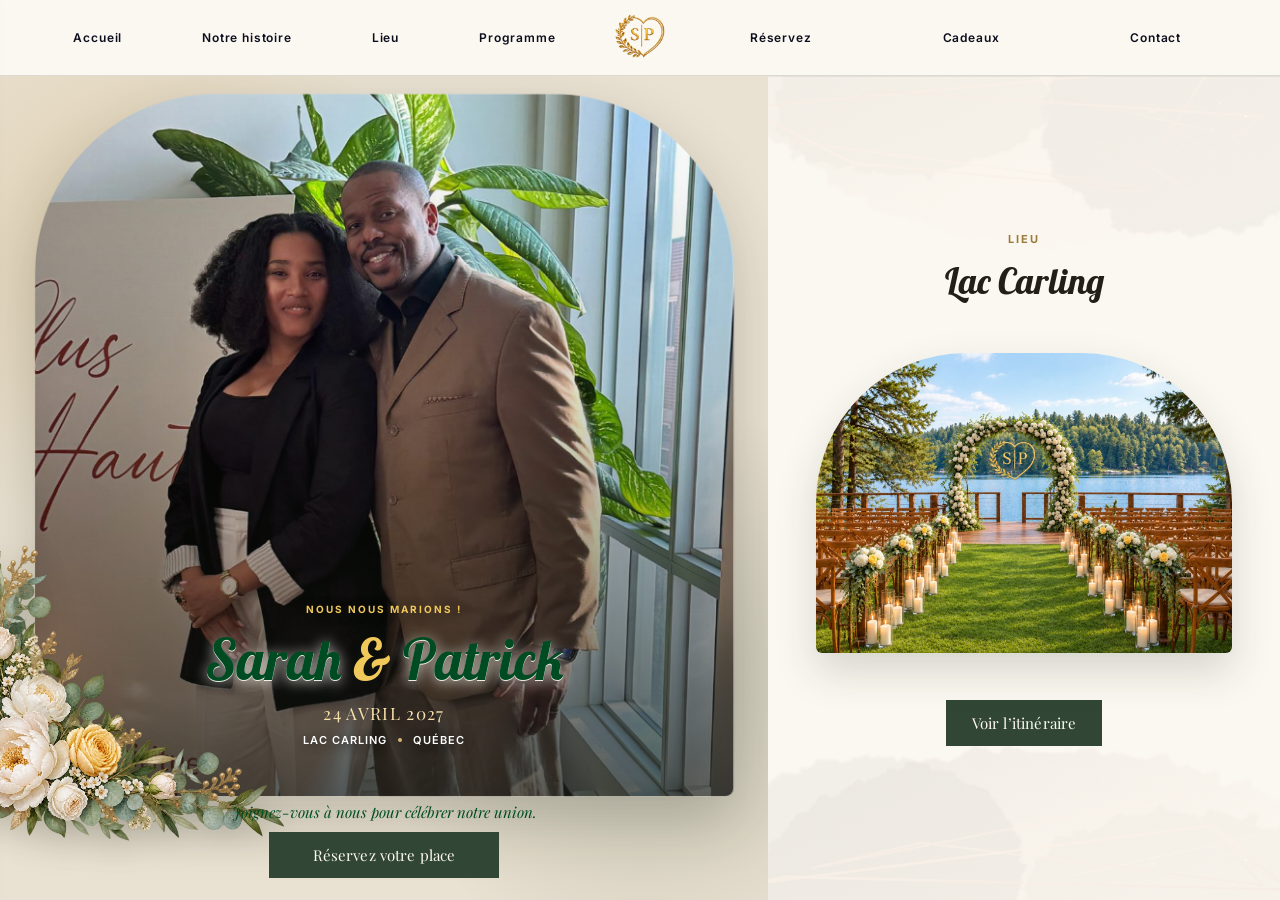
==== commit e6283c8b: "Restore validated Sarah and Patrick site" ====
--- a/index.html
+++ b/index.html
@@ -141,14 +141,14 @@
         <div class="section" id="section-reserve">
           <p class="section-kicker">Réservez</p>
           <p class="section-title">Confirmez votre présence</p>
-          <p class="section-copy">Entrez votre nom pour accéder aux détails de votre invitation lorsque les réponses seront ouvertes.</p>
+          <p class="section-copy">La réception est offerte au coût de 135&nbsp;$ par personne. Les places sont limitées.</p>
           <button class="btn-outline btn-primary" onclick="openRSVP()">Réservez votre place</button>
         </div>
 
         <div class="section" id="section-gifts">
           <p class="section-kicker">Cadeau aux mariés</p>
           <p class="section-title">Merci</p>
-          <p class="section-copy">Votre présence à nos côtés pour célébrer notre amour est, avant tout, le cadeau le plus spécial. Pour les personnes qui souhaitent, additionnellement, nous témoigner leur affection par un geste, une contribution monétaire serait préférable — vous pouvez envoyer un virement Interac à <a href="mailto:cadeauxmariageSP@gmail.com">cadeauxmariageSP@gmail.com</a>. Merci du fond du cœur pour votre présence à nos côtés et votre générosité !</p>
+          <p class="section-copy">Votre présence à nos côtés est, avant tout, le cadeau le plus spécial.</p>
         </div>
 
         <footer class="site-footer" id="section-contact">
@@ -236,20 +236,30 @@
   <!-- Full-screen venue page. -->
   <section class="venue-overlay page-overlay" id="venueOverlay" role="dialog" aria-modal="true" aria-labelledby="venueOverlayTitle" inert>
     <button class="venue-close" type="button" onclick="closeVenue()" aria-label="Fermer les informations sur le lieu">&times;</button>
-    <div class="venue-overlay-inner">
-      <div class="venue-portrait-wrap"><img src="assets/venue/lac-carling-officiel.jpg" alt="Cérémonie au bord du Lac Carling"></div>
-      <article class="venue-reading">
-        <p class="section-kicker">Le lieu</p>
+    <div class="venue-overlay-inner menu-detail-page">
+      <article class="venue-reading menu-detail-reading">
+        <p class="section-kicker">Lieu</p>
         <h2 id="venueOverlayTitle">Lac Carling</h2>
-        <p class="venue-lead">C’est dans le cadre charmant de l’Hôtel du Lac Carling que nous avons le bonheur de rassembler toutes les personnes qui nous sont chères, le 24 avril 2027. Situé au cœur d’une nature magnifique, cet endroit exceptionnel accueillera tant notre cérémonie que la réception festive.</p>
-        <div class="venue-rule" aria-hidden="true"></div>
-        <dl class="venue-facts">
-          <div><dt>Date</dt><dd>Samedi 24 avril 2027</dd></div>
-          <div><dt>Lieu</dt><dd>Hôtel du Lac Carling</dd></div>
-          <div><dt>Cadre</dt><dd>Grenville-sur-la-Rouge, Québec</dd></div>
-        </dl>
-        <p class="venue-note-detail">Adresse : 2255 Route 327 Nord, Grenville-sur-la-Rouge, QC J0V 1B0.<br>Stationnement : le stationnement extérieur et intérieur de l’hôtel est mis gratuitement à votre disposition.<br>Navette : une navette est mise, en option, à la disposition des femmes en talons hauts pour se rendre au lieu de cérémonie en bordure du lac.<br>Conseil : pour faciliter votre déplacement, il est conseillé de saisir l’adresse dans votre application de navigation (Apple Maps ou Google Maps) avant votre départ.</p>
-        <a class="btn-outline venue-map-button" href="https://www.google.com/maps/search/?api=1&amp;query=H%C3%B4tel+du+Lac+Carling%2C+2255+Route+327+Nord%2C+Grenville-sur-la-Rouge%2C+QC+J0V+1B0" target="_blank" rel="noopener noreferrer">Ouvrir l’itinéraire</a>
+        <figure class="menu-detail-image menu-detail-image--wide">
+          <img src="assets/venue/lac-carling-officiel.jpg" alt="Cérémonie au bord du Lac Carling, devant une arche fleurie">
+        </figure>
+        <div class="menu-detail-copy venue-introduction">
+          <p>C’est dans un cadre charmant de l’<strong>Hôtel du Lac Carling</strong> que nous avons le bonheur de rassembler toutes les personnes qui nous sont chères le 24 avril 2027. Situé au cœur d’une nature magnifique, cet endroit exceptionnel accueillera tant notre <strong>cérémonie</strong> que la <strong>réception festive</strong>.</p>
+          <p>Partager ce nouveau chapitre de notre vie avec les personnes qui comptent pour nous rendra cette journée encore plus spéciale.</p>
+          <p>Nous avons hâte de vous accueillir dans ce décor somptueux de la nature pour célébrer notre union et le début de notre nouvelle vie à deux.</p>
+        </div>
+        <section class="menu-detail-card" aria-labelledby="venuePracticalTitle">
+          <p class="section-kicker">Informations pratiques</p>
+          <h3 id="venuePracticalTitle">Adresse, stationnement &amp; navette</h3>
+          <dl class="menu-detail-list">
+            <div><dt>Lieu</dt><dd>Hôtel du Lac Carling</dd></div>
+            <div><dt>Adresse</dt><dd>2255 Route 327 Nord, Grenville-sur-la-Rouge, QC J0V 1B0</dd></div>
+            <div><dt>Stationnement</dt><dd>Le stationnement extérieur et intérieur de l’hôtel est mis gratuitement à votre disposition.</dd></div>
+            <div><dt>Navette</dt><dd>Une navette est offerte, en option, aux femmes portant des talons hauts pour se rendre au lieu de la cérémonie en bordure du lac.</dd></div>
+          </dl>
+          <p class="menu-detail-note"><strong>Conseil&nbsp;:</strong> pour faciliter votre déplacement, saisissez l’adresse dans votre application de navigation (Apple Maps ou Google Maps) avant votre départ.</p>
+          <a class="btn-outline venue-map-button" href="https://www.google.com/maps/search/?api=1&amp;query=2255+Route+327+Nord%2C+Grenville-sur-la-Rouge%2C+QC+J0V+1B0" target="_blank" rel="noopener noreferrer">Voir l’itinéraire</a>
+        </section>
       </article>
     </div>
   </section>
@@ -257,24 +267,40 @@
   <!-- Full-screen reservation page. -->
   <section class="rsvp-overlay page-overlay" id="rsvpOverlay" role="dialog" aria-modal="true" aria-labelledby="rsvpTitle" aria-describedby="rsvpDescription" inert>
     <button class="rsvp-close" type="button" onclick="closeRSVP()" aria-label="Fermer les informations de réservation">&times;</button>
-    <div class="rsvp-overlay-inner">
-      <aside class="rsvp-image-wrap"><img src="assets/venue/lac-carling-officiel.jpg" alt="Cérémonie au bord du Lac Carling"></aside>
-      <article class="rsvp-reading">
-        <p class="section-kicker">Sarah &amp; Patrick</p>
-        <h2 id="rsvpTitle">Réservez votre place</h2>
-        <p class="rsvp-lead" id="rsvpDescription">Pour célébrer leur union, Sarah et Patrick vous accueilleront lors d’une réception festive et chaleureuse, où les retrouvailles, les sourires et la joie feront de cette soirée un événement inoubliable.</p>
-        <dl class="rsvp-facts">
-          <div><dt>Date</dt><dd>Samedi 24 avril 2027</dd></div>
-          <div><dt>Lieu</dt><dd>Hôtel du Lac Carling</dd></div>
-          <div><dt>Coût</dt><dd>135 $ par personne</dd></div>
-        </dl>
-        <p class="rsvp-note">La salle ayant une capacité restreinte, nous vous invitons à compléter votre réservation dès que possible, en 2 étapes : 1) remplissez le formulaire de réservation ci-dessous, 2) effectuez votre paiement par virement Interac ou par carte de crédit (les coordonnées de paiement vous seront transmises).</p>
-        <form id="rsvpForm" class="rsvp-form">
-          <label class="sr-only" for="guestName">Prénom et nom</label>
-          <input type="text" class="modal-input" placeholder="Prénom et nom" id="guestName" name="guestName" autocomplete="name" maxlength="120" required>
-          <button class="btn-dark btn-modal-submit" type="submit">Accéder à mon invitation</button>
-          <p class="modal-status" id="rsvpStatus" role="status" aria-live="polite"></p>
-        </form>
+    <div class="rsvp-overlay-inner menu-detail-page">
+      <article class="rsvp-reading menu-detail-reading">
+        <p class="section-kicker">Réservez</p>
+        <h2 id="rsvpTitle">Réservation</h2>
+        <figure class="menu-detail-image menu-detail-image--wide">
+          <img src="assets/menu/reservation.png" alt="Table de réception préparée pour les invités" loading="lazy">
+        </figure>
+        <div class="menu-detail-copy">
+          <p id="rsvpDescription">Pour célébrer leur union, <strong>Sarah et Patrick</strong> vous accueilleront lors d’une réception festive et chaleureuse, où les retrouvailles, les sourires et la joie feront de cette soirée un événement inoubliable.</p>
+          <p class="rsvp-price"><span aria-hidden="true">🥂</span> Coût de la réception&nbsp;: <strong>135&nbsp;$ par personne</strong></p>
+          <p>La salle a une capacité restreinte. Nous vous invitons donc à effectuer votre réservation en deux étapes dès que possible afin de garantir votre place.</p>
+        </div>
+        <div class="reservation-steps">
+          <section class="menu-detail-card reservation-step" aria-labelledby="reservationStepOne">
+            <span class="step-number" aria-hidden="true">1</span>
+            <h3 id="reservationStepOne">Remplissez le formulaire de réservation</h3>
+            <form id="rsvpForm" class="rsvp-form">
+              <label for="guestName">Prénom et nom<input type="text" class="modal-input" id="guestName" name="guestName" autocomplete="name" maxlength="120" required></label>
+              <label for="guestEmail">Adresse courriel<input type="email" class="modal-input" id="guestEmail" name="guestEmail" autocomplete="email" maxlength="180"></label>
+              <label for="guestAttendance">Présence<select class="modal-input" id="guestAttendance" name="guestAttendance"><option value="yes">Je serai présent(e)</option><option value="no">Je ne pourrai pas être présent(e)</option></select></label>
+              <label for="partySize">Nombre de personnes<input type="number" class="modal-input" id="partySize" name="partySize" min="1" max="12" value="1" required></label>
+              <label class="rsvp-form-wide" for="dietaryNotes">Allergies ou restrictions alimentaires<textarea class="modal-input" id="dietaryNotes" name="dietaryNotes" rows="3" maxlength="1000"></textarea></label>
+              <button class="btn-dark btn-modal-submit rsvp-form-wide" type="submit">Préparer ma réponse</button>
+              <p class="modal-status rsvp-form-wide" id="rsvpStatus" role="status" aria-live="polite"></p>
+            </form>
+          </section>
+          <section class="menu-detail-card reservation-step" aria-labelledby="reservationStepTwo">
+            <span class="step-number" aria-hidden="true">2</span>
+            <h3 id="reservationStepTwo">Effectuez votre paiement</h3>
+            <p>Par virement Interac à&nbsp;:</p>
+            <a class="menu-email" href="mailto:mariageSP@gmail.com">mariageSP@gmail.com</a>
+            <p class="payment-or">ou par carte de crédit <span class="detail-link-placeholder">ICI</span></p>
+          </section>
+        </div>
       </article>
     </div>
   </section>
@@ -295,28 +321,41 @@
 
   <section class="info-overlay page-overlay" id="giftsOverlay" role="dialog" aria-modal="true" aria-labelledby="giftsTitle" inert>
     <button class="overlay-close" type="button" onclick="closeOverlay()" aria-label="Fermer la page des cadeaux">&times;</button>
-    <div class="info-overlay-inner">
-      <div class="info-floral"><img src="assets/florals/peony-corner-yellow.webp" alt=""></div>
-      <article class="info-reading">
-        <p class="section-kicker">Cadeau aux mariés</p>
+    <div class="info-overlay-inner menu-detail-page">
+      <article class="info-reading menu-detail-reading">
+        <p class="section-kicker">Cadeaux</p>
         <h2 id="giftsTitle">Merci</h2>
-        <p class="info-lead">Votre présence à nos côtés compte énormément pour nous.</p>
-        <div class="info-rule" aria-hidden="true"></div>
-        <p>Votre présence à nos côtés pour célébrer notre amour est, avant tout, le cadeau le plus spécial. Pour les personnes qui souhaitent, additionnellement, nous témoigner leur affection par un geste, une contribution monétaire serait préférable, et sera grandement appréciée. Vous pouvez envoyer un virement Interac à <a href="mailto:cadeauxmariageSP@gmail.com">cadeauxmariageSP@gmail.com</a>. Merci du fond du cœur pour votre présence à nos côtés et votre générosité !</p>
+        <figure class="menu-detail-image menu-detail-image--square">
+          <img src="assets/menu/cadeaux.png" alt="Cadeau noué de rubans verts, dorés et blancs" loading="lazy">
+        </figure>
+        <div class="menu-detail-copy">
+          <p class="info-lead">Votre présence à nos côtés pour célébrer notre amour est, avant tout, le cadeau le plus spécial.</p>
+          <p>Pour les personnes qui souhaitent, additionnellement, nous témoigner leur affection par un geste, une contribution monétaire serait préférable. Cette action sera grandement appréciée tout en permettant, de façon efficace et efficiente, de se procurer les éléments spécifiques qui correspondent à nos choix.</p>
+          <p>Par simplicité, vous pouvez envoyer un virement électronique à&nbsp;:</p>
+          <a class="menu-email" href="mailto:cadeauxmariageSP@gmail.com">cadeauxmariageSP@gmail.com</a>
+          <p class="menu-thank-you">Merci du fond du cœur pour votre présence à nos côtés et votre générosité&nbsp;!</p>
+        </div>
       </article>
     </div>
   </section>
 
   <section class="info-overlay page-overlay" id="contactOverlay" role="dialog" aria-modal="true" aria-labelledby="contactTitle" inert>
     <button class="overlay-close" type="button" onclick="closeOverlay()" aria-label="Fermer la page de contact">&times;</button>
-    <div class="info-overlay-inner">
-      <div class="info-floral"><img src="assets/florals/peony-corner-yellow.webp" alt=""></div>
-      <article class="info-reading">
-        <p class="section-kicker">Rester en lien</p>
-        <h2 id="contactTitle">Contact</h2>
-        <p class="info-lead">Nous avons hâte de partager cette journée avec vous.</p>
-        <div class="info-rule" aria-hidden="true"></div>
-        <p>Pour obtenir plus d’informations, communiquez avec la personne qui vous a transmis cette invitation, ou écrivez-nous directement : nous serons ravis de répondre à vos questions. À bientôt !</p>
+    <div class="info-overlay-inner menu-detail-page">
+      <article class="info-reading menu-detail-reading">
+        <figure class="menu-detail-image menu-detail-image--floral">
+          <img src="assets/menu/contact-floral.png" alt="Composition florale blanche, jaune et verte" loading="lazy">
+        </figure>
+        <div class="contact-content">
+          <p class="section-kicker">Contact</p>
+          <h2 id="contactTitle">Contact</h2>
+          <div class="menu-detail-copy">
+            <h3>Informations additionnelles</h3>
+            <p>Pour obtenir plus d’informations, communiquez avec la personne qui vous a transmis cette invitation ou envoyez votre question à&nbsp;:</p>
+            <a class="menu-email" href="mailto:mariageS%26P@gmail.com">mariageS&amp;P@gmail.com</a>
+            <p class="menu-thank-you">Nous serons ravis de répondre à vos questions. À bientôt&nbsp;!</p>
+          </div>
+        </div>
       </article>
     </div>
   </section>
--- a/styles.css
+++ b/styles.css
@@ -925,8 +925,8 @@
   z-index: 2;
   opacity: 1;
   background-image: url('assets/source-photos/sp-1.jpg');
-  background-size: auto 100%;
-  background-position: center top;
+  background-size: 110% auto;
+  background-position: center 20%;
   background-repeat: no-repeat;
   animation: venueFrame 16s cubic-bezier(.5,0,.5,1) infinite;
 }
@@ -1302,8 +1302,8 @@
   .hero-bottom-bar { gap: 7px; padding: 9px; }
   .hero-bottom-bar .hero-action { min-height: 40px; padding: 8px 9px; font-size: 10px; line-height: 1.2; }
   .rsvp-overlay { padding: 84px 24px 34px; }
-  .rsvp-overlay-inner { display: flex; flex-direction: column; }
-  .rsvp-image-wrap { width: min(74%, 340px); margin: 42px auto 0; }
+  .rsvp-overlay-inner { display: block; }
+  .rsvp-image-wrap { width: min(74%, 340px); margin: 0 auto 42px; }
   .rsvp-image-wrap img { max-height: none; aspect-ratio: 4 / 5; }
   .rsvp-reading { margin: 0 auto; }
   .rsvp-reading h2 { font-size: 54px; }
@@ -1842,21 +1842,370 @@
 .site-header .menu-btn:hover .menu-icon span,
 .site-header .menu-btn:focus-visible .menu-icon span { background: #0c0e1d; }
 
-/* Client-confirmed (appel du 16 oct.) : sur la page Réservation, la photo passe
-   SOUS le texte, contrairement à Lieu / Contact / Notre histoire qui restent
-   côte à côte. */
-.rsvp-overlay-inner {
-  grid-template-columns: minmax(0, 1fr);
-  justify-items: center;
-}
-
-.rsvp-image-wrap {
-  order: 2;
-  width: min(100%, 520px);
-  margin-top: 8px;
-}
-
-.rsvp-image-wrap img { max-height: 50vh; }
-
-.rsvp-reading { order: 1; max-width: 630px; }
-
+/* Menu pages — centered editorial layout based on the final client copy. */
+.venue-overlay,
+.rsvp-overlay,
+.info-overlay {
+  padding-top: clamp(86px, 8vw, 116px);
+  padding-bottom: clamp(48px, 7vw, 92px);
+}
+
+.venue-overlay-inner.menu-detail-page,
+.rsvp-overlay-inner.menu-detail-page,
+.info-overlay-inner.menu-detail-page {
+  display: block;
+  width: min(100%, 1040px);
+  min-height: 0;
+  margin: 0 auto;
+}
+
+.menu-detail-reading,
+.venue-reading.menu-detail-reading,
+.rsvp-reading.menu-detail-reading,
+.info-reading.menu-detail-reading {
+  width: 100%;
+  max-width: 1040px;
+  margin: 0 auto;
+  padding: 0;
+  color: #31362d;
+  text-align: center;
+}
+
+.menu-detail-reading > .section-kicker {
+  display: inline-block;
+  margin: 0 auto 12px;
+  padding-bottom: 7px;
+  border-bottom: 1px solid #c4a36a;
+}
+
+.menu-detail-reading > h2,
+.venue-reading.menu-detail-reading h2,
+.rsvp-reading.menu-detail-reading h2,
+.info-reading.menu-detail-reading h2 {
+  margin: 0 0 clamp(30px, 5vw, 52px);
+  color: #202018;
+  font: 400 clamp(52px, 7vw, 88px)/.95 'Lobster', cursive;
+  text-align: center;
+}
+
+.menu-detail-image {
+  width: min(100%, 860px);
+  margin: 0 auto clamp(30px, 5vw, 52px);
+  overflow: hidden;
+  background: #e9e1d2;
+  box-shadow: 0 22px 55px rgba(43, 43, 30, .16);
+}
+
+.menu-detail-image img {
+  display: block;
+  width: 100%;
+  height: 100%;
+  object-fit: cover;
+}
+
+.menu-detail-image--wide {
+  aspect-ratio: 3 / 2;
+  border-radius: 180px 180px 6px 6px;
+}
+
+.menu-detail-image--square {
+  width: min(70vw, 390px);
+  aspect-ratio: 1;
+  box-shadow: 0 18px 44px rgba(43, 43, 30, .13);
+}
+
+.menu-detail-image--floral {
+  width: min(72vw, 390px);
+  aspect-ratio: 577 / 532;
+  overflow: visible;
+  background: transparent;
+  box-shadow: none;
+}
+
+.menu-detail-copy {
+  width: min(100%, 820px);
+  margin: 0 auto clamp(34px, 5vw, 56px);
+  text-align: center;
+}
+
+.menu-detail-copy p,
+.info-reading.menu-detail-reading .menu-detail-copy p {
+  max-width: 820px;
+  margin: 0 auto 18px;
+  font-size: 17px;
+  line-height: 1.8;
+}
+
+.menu-detail-copy h3,
+.menu-detail-card h3 {
+  margin: 0 auto 24px;
+  color: #202018;
+  font: 400 clamp(27px, 3.6vw, 40px)/1.15 'Playfair Display', serif;
+}
+
+.menu-detail-card {
+  width: min(100%, 900px);
+  margin: 0 auto;
+  padding: clamp(28px, 5vw, 54px);
+  background: rgba(251, 248, 241, .78);
+  border: 1px solid rgba(196, 163, 106, .65);
+  box-shadow: 0 18px 48px rgba(43, 43, 30, .08);
+  text-align: center;
+}
+
+.menu-detail-card > .section-kicker {
+  margin-bottom: 10px;
+}
+
+.menu-detail-list {
+  display: grid;
+  grid-template-columns: repeat(2, minmax(0, 1fr));
+  gap: 0;
+  margin: 0 0 28px;
+  border-top: 1px solid rgba(196, 163, 106, .55);
+}
+
+.menu-detail-list > div {
+  padding: 22px 18px;
+  border-bottom: 1px solid rgba(196, 163, 106, .55);
+}
+
+.menu-detail-list > div:nth-child(odd) {
+  border-right: 1px solid rgba(196, 163, 106, .55);
+}
+
+.menu-detail-list dt {
+  margin-bottom: 8px;
+  color: #927643;
+  font-size: 10px;
+  font-weight: 700;
+  letter-spacing: .16em;
+  text-transform: uppercase;
+}
+
+.menu-detail-list dd {
+  margin: 0;
+  color: #303a30;
+  font: 400 17px/1.6 'Playfair Display', serif;
+}
+
+.menu-detail-note {
+  max-width: 760px;
+  margin: 0 auto 26px;
+  font-size: 15px;
+  line-height: 1.7;
+}
+
+.rsvp-price {
+  width: fit-content;
+  margin: 28px auto !important;
+  padding: 14px 24px;
+  color: #314635;
+  background: #fbf8f1;
+  border: 1px solid #c4a36a;
+  font-family: 'Playfair Display', serif;
+}
+
+.reservation-steps {
+  display: grid;
+  grid-template-columns: minmax(0, 1.45fr) minmax(260px, .75fr);
+  gap: 24px;
+  align-items: start;
+  width: min(100%, 980px);
+  margin: 0 auto;
+}
+
+.reservation-step {
+  width: 100%;
+  min-height: 100%;
+}
+
+.step-number {
+  display: grid;
+  place-items: center;
+  width: 42px;
+  height: 42px;
+  margin: 0 auto 16px;
+  color: #fffaf0;
+  background: #314635;
+  border-radius: 50%;
+  font: 700 17px 'Playfair Display', serif;
+}
+
+.rsvp-form {
+  display: grid;
+  grid-template-columns: repeat(2, minmax(0, 1fr));
+  gap: 16px;
+  width: 100%;
+  max-width: none;
+  text-align: left;
+}
+
+.rsvp-form label {
+  display: grid;
+  gap: 7px;
+  color: #314635;
+  font-size: 12px;
+  font-weight: 600;
+  letter-spacing: .05em;
+}
+
+.rsvp-form .modal-input {
+  min-width: 0;
+  min-height: 48px;
+  border-color: rgba(49, 70, 53, .42);
+}
+
+.rsvp-form textarea.modal-input {
+  resize: vertical;
+}
+
+.rsvp-form-wide {
+  grid-column: 1 / -1;
+}
+
+.reservation-step > p,
+.payment-or {
+  margin: 0 auto 15px;
+  font-size: 16px;
+  line-height: 1.65;
+}
+
+.reservation-step .menu-email {
+  font-size: clamp(15px, 1.4vw, 19px);
+  white-space: nowrap;
+  overflow-wrap: normal;
+}
+
+.menu-email {
+  display: inline-block;
+  max-width: 100%;
+  margin: 0 auto 18px;
+  color: #314635;
+  font: 700 clamp(16px, 2.5vw, 22px)/1.4 'Playfair Display', serif;
+  overflow-wrap: anywhere;
+  text-underline-offset: 5px;
+}
+
+.detail-link-placeholder {
+  color: #a47d00;
+  font-weight: 700;
+  text-decoration: underline;
+  text-underline-offset: 4px;
+}
+
+.menu-thank-you {
+  margin-top: 28px !important;
+  color: #51604d;
+  font: italic clamp(20px, 2.6vw, 28px)/1.5 'Playfair Display', serif !important;
+}
+
+#contactOverlay .menu-detail-copy h3 {
+  text-transform: uppercase;
+  letter-spacing: .08em;
+}
+
+/* Contact: floral composition on the left, information on the right. */
+#contactOverlay .menu-detail-reading {
+  display: grid;
+  grid-template-columns: minmax(280px, 390px) minmax(360px, 1fr);
+  gap: clamp(46px, 7vw, 90px);
+  align-items: center;
+  text-align: left;
+}
+
+#contactOverlay .menu-detail-image--floral {
+  width: 100%;
+  margin: 0;
+}
+
+#contactOverlay .contact-content {
+  min-width: 0;
+}
+
+#contactOverlay .contact-content > .section-kicker {
+  display: inline-block;
+  margin: 0 0 12px;
+  padding-bottom: 7px;
+  border-bottom: 1px solid #c4a36a;
+}
+
+#contactOverlay .contact-content > h2 {
+  margin: 0 0 34px;
+  color: #202018;
+  font: 400 clamp(52px, 7vw, 88px)/.95 'Lobster', cursive;
+  text-align: left;
+}
+
+#contactOverlay .menu-detail-copy,
+#contactOverlay .menu-detail-copy p,
+#contactOverlay .info-reading.menu-detail-reading .menu-detail-copy p {
+  margin-left: 0;
+  text-align: left;
+}
+
+@media (max-width: 760px) {
+  .venue-overlay,
+  .rsvp-overlay,
+  .info-overlay {
+    padding: 84px 18px 42px;
+  }
+
+  .menu-detail-reading > h2,
+  .venue-reading.menu-detail-reading h2,
+  .rsvp-reading.menu-detail-reading h2,
+  .info-reading.menu-detail-reading h2 {
+    margin-bottom: 30px;
+    font-size: clamp(48px, 15vw, 62px);
+  }
+
+  #contactOverlay .menu-detail-reading {
+    display: flex;
+    flex-direction: column;
+    align-items: stretch;
+    gap: 30px;
+  }
+
+  #contactOverlay .menu-detail-image--floral {
+    width: min(82%, 330px);
+    margin: 0;
+  }
+
+  #contactOverlay .contact-content {
+    text-align: left;
+  }
+
+  .menu-detail-image--wide {
+    aspect-ratio: 4 / 3;
+    border-radius: 90px 90px 5px 5px;
+  }
+
+  .menu-detail-copy p,
+  .info-reading.menu-detail-reading .menu-detail-copy p {
+    font-size: 16px;
+    line-height: 1.72;
+  }
+
+  .menu-detail-card {
+    padding: 28px 18px;
+  }
+
+  .menu-detail-list,
+  .reservation-steps,
+  .rsvp-form {
+    grid-template-columns: 1fr;
+  }
+
+  .menu-detail-list > div:nth-child(odd) {
+    border-right: 0;
+  }
+
+  .rsvp-form-wide {
+    grid-column: auto;
+  }
+
+  .reservation-step + .reservation-step {
+    margin-top: 0;
+  }
+}
+
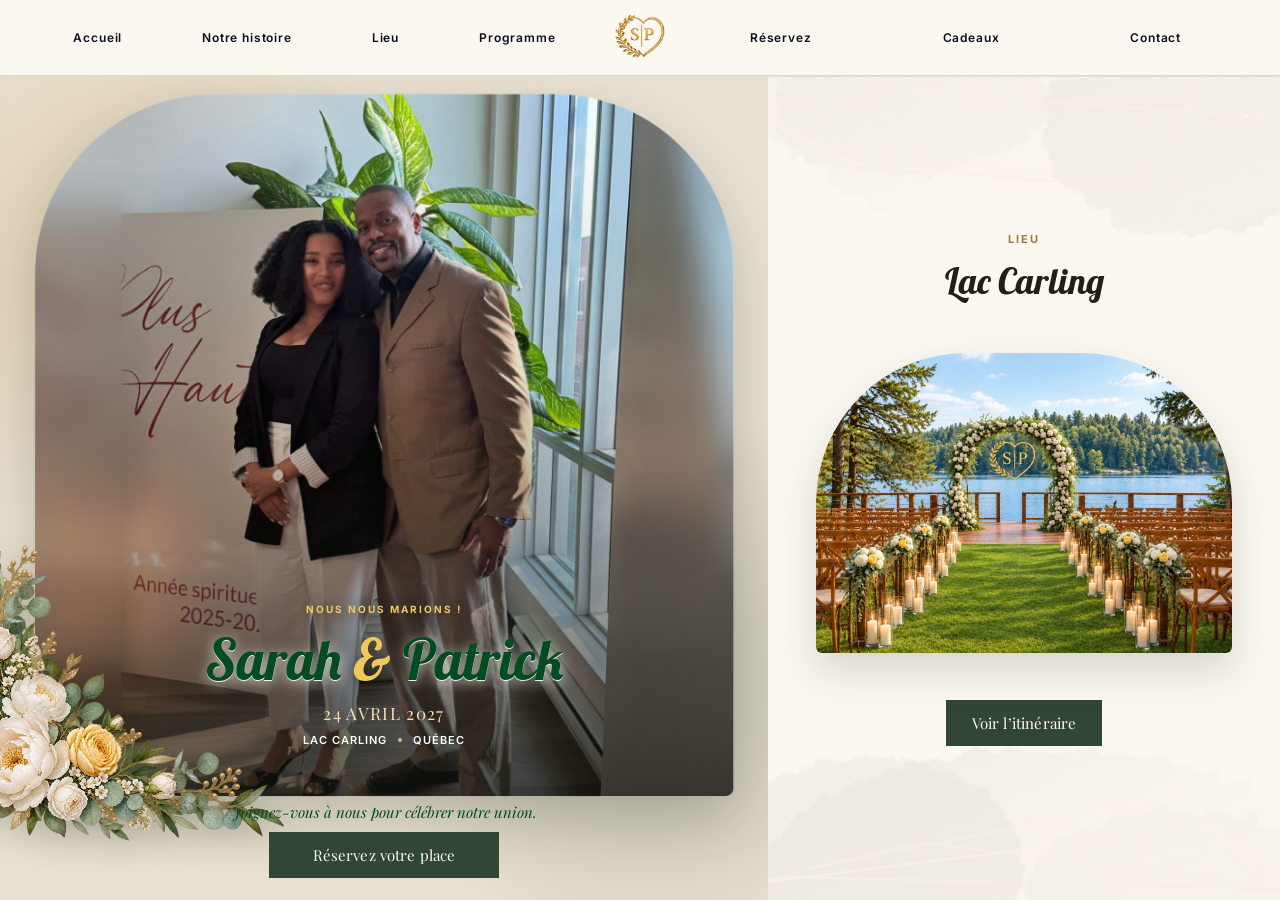
==== commit ca09c42a: "Apply final menu content updates" ====
--- a/index.html
+++ b/index.html
@@ -257,8 +257,7 @@
             <div><dt>Stationnement</dt><dd>Le stationnement extérieur et intérieur de l’hôtel est mis gratuitement à votre disposition.</dd></div>
             <div><dt>Navette</dt><dd>Une navette est offerte, en option, aux femmes portant des talons hauts pour se rendre au lieu de la cérémonie en bordure du lac.</dd></div>
           </dl>
-          <p class="menu-detail-note"><strong>Conseil&nbsp;:</strong> pour faciliter votre déplacement, saisissez l’adresse dans votre application de navigation (Apple Maps ou Google Maps) avant votre départ.</p>
-          <a class="btn-outline venue-map-button" href="https://www.google.com/maps/search/?api=1&amp;query=2255+Route+327+Nord%2C+Grenville-sur-la-Rouge%2C+QC+J0V+1B0" target="_blank" rel="noopener noreferrer">Voir l’itinéraire</a>
+          <p class="menu-detail-note"><strong>Conseil&nbsp;:</strong> Le lieu se situe à environ 1&nbsp;h&nbsp;10 de Montréal. Pour faciliter votre déplacement, il est conseillé de saisir l’adresse dans votre application de navigation (Apple Maps ou Google Maps) avant votre départ.</p>
         </section>
       </article>
     </div>
@@ -283,15 +282,8 @@
           <section class="menu-detail-card reservation-step" aria-labelledby="reservationStepOne">
             <span class="step-number" aria-hidden="true">1</span>
             <h3 id="reservationStepOne">Remplissez le formulaire de réservation</h3>
-            <form id="rsvpForm" class="rsvp-form">
-              <label for="guestName">Prénom et nom<input type="text" class="modal-input" id="guestName" name="guestName" autocomplete="name" maxlength="120" required></label>
-              <label for="guestEmail">Adresse courriel<input type="email" class="modal-input" id="guestEmail" name="guestEmail" autocomplete="email" maxlength="180"></label>
-              <label for="guestAttendance">Présence<select class="modal-input" id="guestAttendance" name="guestAttendance"><option value="yes">Je serai présent(e)</option><option value="no">Je ne pourrai pas être présent(e)</option></select></label>
-              <label for="partySize">Nombre de personnes<input type="number" class="modal-input" id="partySize" name="partySize" min="1" max="12" value="1" required></label>
-              <label class="rsvp-form-wide" for="dietaryNotes">Allergies ou restrictions alimentaires<textarea class="modal-input" id="dietaryNotes" name="dietaryNotes" rows="3" maxlength="1000"></textarea></label>
-              <button class="btn-dark btn-modal-submit rsvp-form-wide" type="submit">Préparer ma réponse</button>
-              <p class="modal-status rsvp-form-wide" id="rsvpStatus" role="status" aria-live="polite"></p>
-            </form>
+            <p>Veuillez compléter le formulaire officiel pour confirmer votre présence.</p>
+            <a class="btn-dark reservation-form-link" href="https://forms.gle/kXfWiA9FhWAjgwGt6" target="_blank" rel="noopener noreferrer">Remplir le formulaire de réservation</a>
           </section>
           <section class="menu-detail-card reservation-step" aria-labelledby="reservationStepTwo">
             <span class="step-number" aria-hidden="true">2</span>
@@ -329,7 +321,7 @@
           <img src="assets/menu/cadeaux.png" alt="Cadeau noué de rubans verts, dorés et blancs" loading="lazy">
         </figure>
         <div class="menu-detail-copy">
-          <p class="info-lead">Votre présence à nos côtés pour célébrer notre amour est, avant tout, le cadeau le plus spécial.</p>
+          <p>Votre présence à nos côtés pour célébrer notre amour est, avant tout, le cadeau le plus spécial.</p>
           <p>Pour les personnes qui souhaitent, additionnellement, nous témoigner leur affection par un geste, une contribution monétaire serait préférable. Cette action sera grandement appréciée tout en permettant, de façon efficace et efficiente, de se procurer les éléments spécifiques qui correspondent à nos choix.</p>
           <p>Par simplicité, vous pouvez envoyer un virement électronique à&nbsp;:</p>
           <a class="menu-email" href="mailto:cadeauxmariageSP@gmail.com">cadeauxmariageSP@gmail.com</a>
@@ -348,9 +340,8 @@
         </figure>
         <div class="contact-content">
           <p class="section-kicker">Contact</p>
-          <h2 id="contactTitle">Contact</h2>
+          <h2 id="contactTitle">Informations additionnelles</h2>
           <div class="menu-detail-copy">
-            <h3>Informations additionnelles</h3>
             <p>Pour obtenir plus d’informations, communiquez avec la personne qui vous a transmis cette invitation ou envoyez votre question à&nbsp;:</p>
             <a class="menu-email" href="mailto:mariageS%26P@gmail.com">mariageS&amp;P@gmail.com</a>
             <p class="menu-thank-you">Nous serons ravis de répondre à vos questions. À bientôt&nbsp;!</p>
--- a/styles.css
+++ b/styles.css
@@ -924,9 +924,12 @@
 .hero-couple {
   z-index: 2;
   opacity: 1;
-  background-image: url('assets/source-photos/sp-1.jpg');
-  background-size: 110% auto;
-  background-position: center 20%;
+  /* sp-1-wide.jpg: sp-1.jpg with the canvas extended on each side (blurred fill)
+     so the wide frame can be filled with "cover" at the same zoom level the
+     client approved, without re-cropping down to just head/shoulders. */
+  background-image: url('assets/source-photos/sp-1-wide.jpg');
+  background-size: cover;
+  background-position: center top;
   background-repeat: no-repeat;
   animation: venueFrame 16s cubic-bezier(.5,0,.5,1) infinite;
 }
@@ -1250,7 +1253,6 @@
 .venue-facts dt { margin-bottom: 7px; color: #927643; font-size: 9px; font-weight: 700; letter-spacing: .16em; text-transform: uppercase; }
 .venue-facts dd { margin: 0; color: #303a30; font: 400 18px/1.35 'Playfair Display', serif; }
 .venue-note-detail { max-width: 630px; margin: 0 0 25px; font-size: 16px; line-height: 1.75; }
-.venue-map-button { display: inline-flex; align-items: center; justify-content: center; min-height: 48px; padding: 11px 22px; }
 .venue-close { position: fixed; z-index: 2; top: clamp(17px, 3vw, 38px); right: clamp(20px, 4vw, 58px); display: grid; place-items: center; width: 52px; height: 52px; padding: 0; border: 1px solid #42533F; border-radius: 50%; color: #42533F; background: rgba(251, 248, 241, .88); font: 400 42px/1 'Inter', sans-serif; cursor: pointer; transition: background .22s ease, color .22s ease, transform .22s ease; }
 .venue-close:hover { color: #D8B86F; background: #42533F; transform: rotate(90deg); }
 body.venue-open { overflow: hidden; }
@@ -1908,10 +1910,18 @@
   border-radius: 180px 180px 6px 6px;
 }
 
+#rsvpOverlay .menu-detail-image--wide {
+  width: min(100%, 720px);
+}
+
 .menu-detail-image--square {
   width: min(70vw, 390px);
   aspect-ratio: 1;
   box-shadow: 0 18px 44px rgba(43, 43, 30, .13);
+}
+
+#giftsOverlay .menu-detail-image--square {
+  width: min(46vw, 285px);
 }
 
 .menu-detail-image--floral {
@@ -1992,6 +2002,7 @@
 .menu-detail-note {
   max-width: 760px;
   margin: 0 auto 26px;
+  color: #202018;
   font-size: 15px;
   line-height: 1.7;
 }
@@ -2032,38 +2043,6 @@
   font: 700 17px 'Playfair Display', serif;
 }
 
-.rsvp-form {
-  display: grid;
-  grid-template-columns: repeat(2, minmax(0, 1fr));
-  gap: 16px;
-  width: 100%;
-  max-width: none;
-  text-align: left;
-}
-
-.rsvp-form label {
-  display: grid;
-  gap: 7px;
-  color: #314635;
-  font-size: 12px;
-  font-weight: 600;
-  letter-spacing: .05em;
-}
-
-.rsvp-form .modal-input {
-  min-width: 0;
-  min-height: 48px;
-  border-color: rgba(49, 70, 53, .42);
-}
-
-.rsvp-form textarea.modal-input {
-  resize: vertical;
-}
-
-.rsvp-form-wide {
-  grid-column: 1 / -1;
-}
-
 .reservation-step > p,
 .payment-or {
   margin: 0 auto 15px;
@@ -2075,6 +2054,13 @@
   font-size: clamp(15px, 1.4vw, 19px);
   white-space: nowrap;
   overflow-wrap: normal;
+}
+
+.reservation-form-link {
+  display: inline-flex;
+  align-items: center;
+  justify-content: center;
+  margin-top: 10px;
 }
 
 .menu-email {
@@ -2100,11 +2086,6 @@
   font: italic clamp(20px, 2.6vw, 28px)/1.5 'Playfair Display', serif !important;
 }
 
-#contactOverlay .menu-detail-copy h3 {
-  text-transform: uppercase;
-  letter-spacing: .08em;
-}
-
 /* Contact: floral composition on the left, information on the right. */
 #contactOverlay .menu-detail-reading {
   display: grid;
@@ -2133,7 +2114,7 @@
 #contactOverlay .contact-content > h2 {
   margin: 0 0 34px;
   color: #202018;
-  font: 400 clamp(52px, 7vw, 88px)/.95 'Lobster', cursive;
+  font: 400 clamp(38px, 4.8vw, 68px)/1 'Lobster', cursive;
   text-align: left;
 }
 
@@ -2180,6 +2161,14 @@
     border-radius: 90px 90px 5px 5px;
   }
 
+  #rsvpOverlay .menu-detail-image--wide {
+    width: min(90%, 420px);
+  }
+
+  #giftsOverlay .menu-detail-image--square {
+    width: min(58vw, 220px);
+  }
+
   .menu-detail-copy p,
   .info-reading.menu-detail-reading .menu-detail-copy p {
     font-size: 16px;
@@ -2191,8 +2180,7 @@
   }
 
   .menu-detail-list,
-  .reservation-steps,
-  .rsvp-form {
+  .reservation-steps {
     grid-template-columns: 1fr;
   }
 
@@ -2200,10 +2188,6 @@
     border-right: 0;
   }
 
-  .rsvp-form-wide {
-    grid-column: auto;
-  }
-
   .reservation-step + .reservation-step {
     margin-top: 0;
   }
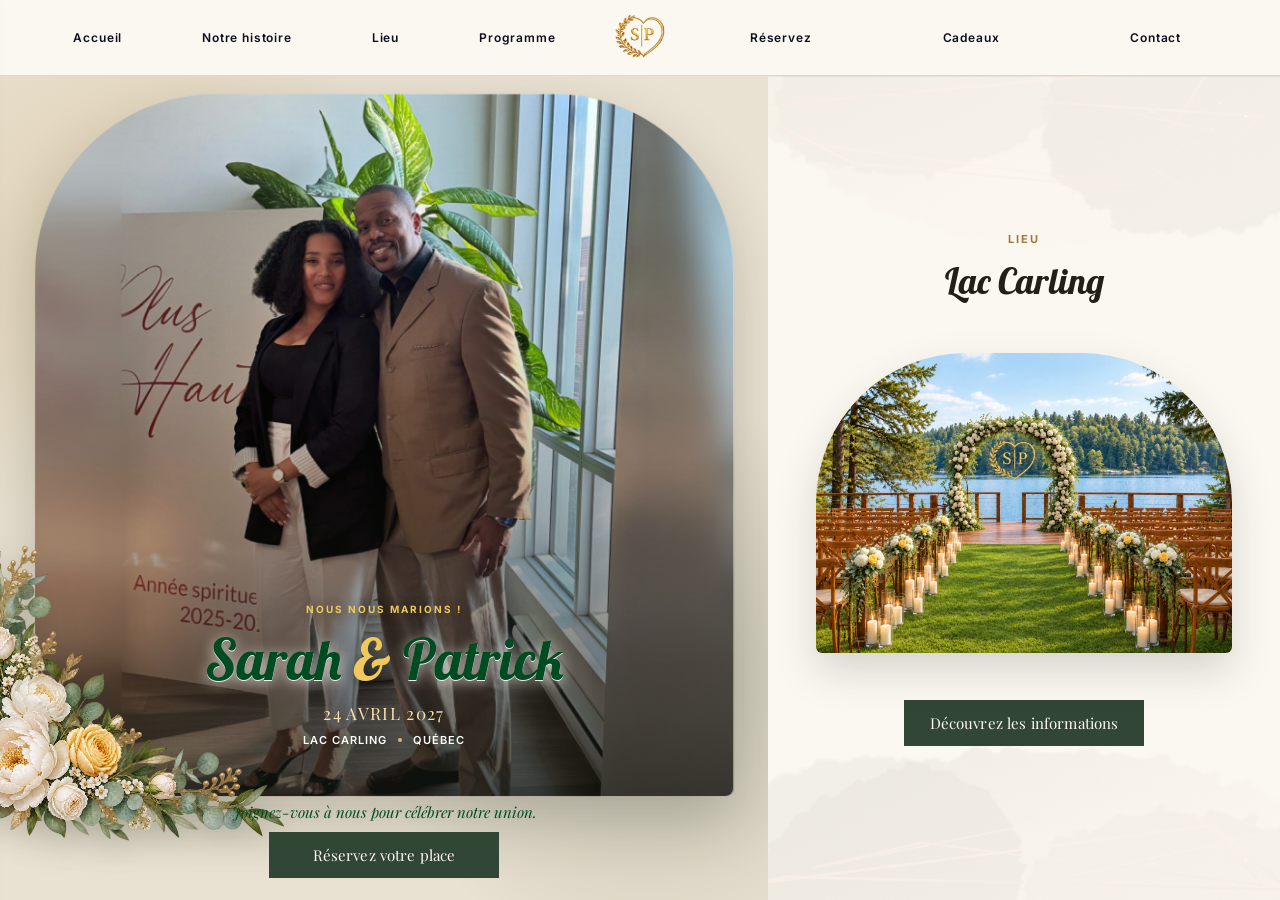
==== commit 0561ba61: "Apply official story and programme content" ====
--- a/index.html
+++ b/index.html
@@ -117,7 +117,7 @@
           <div class="venue-editorial">
             <img class="venue-exterior" src="assets/venue/lac-carling-officiel.jpg" alt="Cérémonie au bord du Lac Carling, devant une arche fleurie">
           </div>
-          <button class="btn-outline" type="button" onclick="openVenue()">Voir l’itinéraire</button>
+          <button class="btn-outline" type="button" onclick="openVenue()">Découvrez les informations</button>
         </div>
 
         <div class="section story-section" id="section-story">
@@ -129,7 +129,7 @@
         <div class="section" id="section-programme">
           <p class="section-kicker">Programme</p>
           <p class="section-title">La journée</p>
-          <p class="section-copy">Les horaires de la cérémonie et de la réception seront communiqués prochainement aux invités.</p>
+          <p class="section-copy">Voici le programme officiel de cette journée mémorable.</p>
         </div>
 
         <div class="section" id="section-menu">
@@ -213,18 +213,20 @@
     <a href="#contact" class="nav-link" onclick="openInfo('contactOverlay'); return false;">Contact</a>
   </nav>
 
-  <!-- Full-screen story page, ready for the couple's longer text. -->
+  <!-- Full-screen story page. -->
   <section class="story-overlay page-overlay" id="storyOverlay" role="dialog" aria-modal="true" aria-labelledby="storyOverlayTitle" inert>
     <button class="story-close" type="button" onclick="closeStory()" aria-label="Fermer Notre histoire">&times;</button>
     <div class="story-overlay-inner">
       <div class="story-portrait-wrap"><img src="assets/source-photos/sp-1.jpg" alt="Sarah et Patrick"></div>
       <article class="story-reading" id="notre-histoire">
-        <p class="section-kicker">Sarah &amp; Patrick</p>
-        <h2 id="storyOverlayTitle">Notre histoire</h2>
-        <p class="story-lead">Le début d’un nouveau chapitre, entourés des personnes qui comptent le plus.</p>
+        <p class="section-kicker">Notre histoire</p>
+        <h2 id="storyOverlayTitle">Sarah &amp; Patrick</h2>
+        <p class="story-lead">Deux cœurs fusionnés, un amour prédestiné.</p>
+        <p class="story-verse">Ésaïe 55:11</p>
         <div class="story-rule" aria-hidden="true"></div>
-        <p>Nous sommes heureux de vous compter parmi nous pour célébrer le début de ce nouveau chapitre.</p>
-        <p class="story-placeholder">Cet espace plein écran est prêt à accueillir votre histoire complète, vos souvenirs et les mots que vous souhaitez partager avec vos invités.</p>
+        <p><strong><em>« Patrick, je te présente Sarah. »</em></strong> Ces quelques mots, prononcés avec simplicité par une amie commune, semblaient n’être qu’une présentation ordinaire. Pourtant, au-delà du naturel, cette introduction était la résultante d’une planification divine où deux personnes étaient appelées à se rencontrer.</p>
+        <p>Effectivement, durant nos échanges, une douce amitié axée sur des valeurs semblables s’est rapidement développée entre nous pour ensuite révéler des aspirations, des objectifs communs ainsi que complémentaires, comme une flamme et son bois nourricier.</p>
+        <p>Comme un rayon de soleil traverse le ciel pour éclairer la corolle des fleurs, à travers notre foi et notre connexion, nous avons été illuminés sur l’intersection de nos vies qui est le reflet d’un amour prédestiné et d’un chapitre divinement écrit. Main dans la main, nous avons choisi de prolonger cette rédaction en fusionnant nos cœurs et nos habiletés pour réaliser notre destinée.</p>
       </article>
     </div>
     <div class="story-gallery" aria-label="Photos de Sarah et Patrick">
@@ -255,7 +257,7 @@
             <div><dt>Lieu</dt><dd>Hôtel du Lac Carling</dd></div>
             <div><dt>Adresse</dt><dd>2255 Route 327 Nord, Grenville-sur-la-Rouge, QC J0V 1B0</dd></div>
             <div><dt>Stationnement</dt><dd>Le stationnement extérieur et intérieur de l’hôtel est mis gratuitement à votre disposition.</dd></div>
-            <div><dt>Navette</dt><dd>Une navette est offerte, en option, aux femmes portant des talons hauts pour se rendre au lieu de la cérémonie en bordure du lac.</dd></div>
+            <div><dt>Navette</dt><dd>Une navette est mise, optionnellement, à la disposition des femmes avec des talons hauts pour se rendre au lieu de la cérémonie en bordure du lac.</dd></div>
           </dl>
           <p class="menu-detail-note"><strong>Conseil&nbsp;:</strong> Le lieu se situe à environ 1&nbsp;h&nbsp;10 de Montréal. Pour faciliter votre déplacement, il est conseillé de saisir l’adresse dans votre application de navigation (Apple Maps ou Google Maps) avant votre départ.</p>
         </section>
@@ -299,14 +301,22 @@
 
   <section class="info-overlay page-overlay" id="programmeOverlay" role="dialog" aria-modal="true" aria-labelledby="programmeTitle" inert>
     <button class="overlay-close" type="button" onclick="closeOverlay()" aria-label="Fermer le programme">&times;</button>
-    <div class="info-overlay-inner">
-      <img class="info-cover" src="assets/venue/lac-carling-officiel.jpg" alt="Cérémonie au bord du Lac Carling">
-      <article class="info-reading">
-        <p class="section-kicker">Sarah &amp; Patrick</p>
+    <div class="info-overlay-inner programme-layout">
+      <img class="info-cover programme-cover" src="assets/menu/programme.png" alt="Programme du mariage de Sarah et Patrick, le 24 avril 2027" loading="lazy">
+      <article class="info-reading programme-reading">
+        <p class="section-kicker">Programme</p>
         <h2 id="programmeTitle">La journée</h2>
-        <p class="info-lead">Samedi 24 avril 2027 au Lac Carling, au Québec.</p>
+        <p class="programme-intro">Voici le programme officiel de cette journée mémorable&nbsp;:</p>
         <div class="info-rule" aria-hidden="true"></div>
-        <p>Nous avons hâte de vivre cette journée avec vous. Les horaires de la cérémonie et de la réception seront communiqués prochainement aux invités.</p>
+        <ol class="programme-timeline">
+          <li><time>15 h 00 – 15 h 30</time><div><h3>Accueil des invités</h3><p>Arrivée des invités et prise de place.</p></div></li>
+          <li><time>15 h 30 – 17 h 00</time><div><h3>Cérémonie de mariage</h3><p>Chants, homélie, échange des vœux et des alliances.</p></div></li>
+          <li><time>17 h 00 – 18 h 15</time><div><h3>Photos &amp; cocktails</h3><p>Photos des nouveaux mariés et cocktails de rafraîchissement.</p></div></li>
+          <li><time>18 h 30</time><div><h3>Entrée des mariés &amp; début de la réception</h3><p>Entrée du cortège, mots du parrain, bénédictions et souper.</p></div></li>
+          <li><time>21 h 45</time><div><h3>Fin du souper &amp; première danse des mariés</h3><p>Première danse des mariés.</p></div></li>
+          <li><time>22 h – 23 h 35</time><div><h3>Animation musicale</h3><p>Échange, détente et célébration.</p></div></li>
+          <li><time>23 h 45</time><div><h3>Fin de la réception</h3><p>Clôture d’une soirée inoubliable sous les étoiles.</p></div></li>
+        </ol>
       </article>
     </div>
   </section>
@@ -323,7 +333,7 @@
         <div class="menu-detail-copy">
           <p>Votre présence à nos côtés pour célébrer notre amour est, avant tout, le cadeau le plus spécial.</p>
           <p>Pour les personnes qui souhaitent, additionnellement, nous témoigner leur affection par un geste, une contribution monétaire serait préférable. Cette action sera grandement appréciée tout en permettant, de façon efficace et efficiente, de se procurer les éléments spécifiques qui correspondent à nos choix.</p>
-          <p>Par simplicité, vous pouvez envoyer un virement électronique à&nbsp;:</p>
+          <p>Par simplicité de processus, vous pouvez envoyer un virement électronique à&nbsp;:</p>
           <a class="menu-email" href="mailto:cadeauxmariageSP@gmail.com">cadeauxmariageSP@gmail.com</a>
           <p class="menu-thank-you">Merci du fond du cœur pour votre présence à nos côtés et votre générosité&nbsp;!</p>
         </div>
--- a/styles.css
+++ b/styles.css
@@ -2148,7 +2148,7 @@
   }
 
   #contactOverlay .menu-detail-image--floral {
-    width: min(82%, 330px);
+    width: min(64%, 240px);
     margin: 0;
   }
 
@@ -2193,3 +2193,107 @@
   }
 }
 
+/* Official copy and programme from the client's final presentation. */
+.story-verse {
+  margin-top: -12px !important;
+  color: #961616;
+  font: 400 15px/1.4 'Playfair Display', serif !important;
+}
+
+#programmeOverlay .programme-layout {
+  grid-template-columns: minmax(250px, 360px) minmax(0, 1fr);
+  gap: clamp(42px, 6vw, 86px);
+  align-items: start;
+}
+
+#programmeOverlay .programme-cover {
+  position: sticky;
+  top: 20px;
+  aspect-ratio: 2 / 3;
+  object-fit: contain;
+  background: #fff;
+}
+
+#programmeOverlay .programme-reading {
+  max-width: 760px;
+  padding-top: 0;
+}
+
+#programmeOverlay .programme-intro {
+  max-width: 680px;
+  color: #51604d;
+  font: italic clamp(18px, 2vw, 24px)/1.5 'Playfair Display', serif;
+}
+
+.programme-timeline {
+  display: grid;
+  gap: 0;
+  margin: 0;
+  padding: 0;
+  list-style: none;
+  border-top: 1px solid rgba(196, 163, 106, .65);
+}
+
+.programme-timeline li {
+  position: relative;
+  display: grid;
+  grid-template-columns: minmax(135px, .42fr) minmax(0, 1fr);
+  gap: 24px;
+  padding: 20px 0 20px 22px;
+  border-bottom: 1px solid rgba(196, 163, 106, .65);
+}
+
+.programme-timeline li::before {
+  content: '';
+  position: absolute;
+  top: 26px;
+  left: 0;
+  width: 7px;
+  height: 7px;
+  background: #c4a36a;
+  border-radius: 50%;
+}
+
+.programme-timeline time {
+  color: #927643;
+  font: 700 13px/1.55 'Inter', sans-serif;
+  letter-spacing: .03em;
+}
+
+.programme-timeline h3 {
+  margin: 0 0 5px;
+  color: #202018;
+  font: 700 17px/1.35 'Playfair Display', serif;
+}
+
+#programmeOverlay .programme-timeline p {
+  margin: 0;
+  color: #31362d;
+  font-size: 14px;
+  line-height: 1.65;
+}
+
+@media (max-width: 760px) {
+  #programmeOverlay .programme-layout {
+    display: block;
+  }
+
+  #programmeOverlay .programme-cover {
+    position: static;
+    width: min(72%, 260px);
+    aspect-ratio: 2 / 3;
+    margin: 0 auto 36px;
+    object-fit: contain;
+  }
+
+  #programmeOverlay .programme-reading h2 {
+    font-size: 54px;
+  }
+
+  .programme-timeline li {
+    grid-template-columns: 1fr;
+    gap: 6px;
+    padding: 18px 0 18px 20px;
+  }
+}
+
